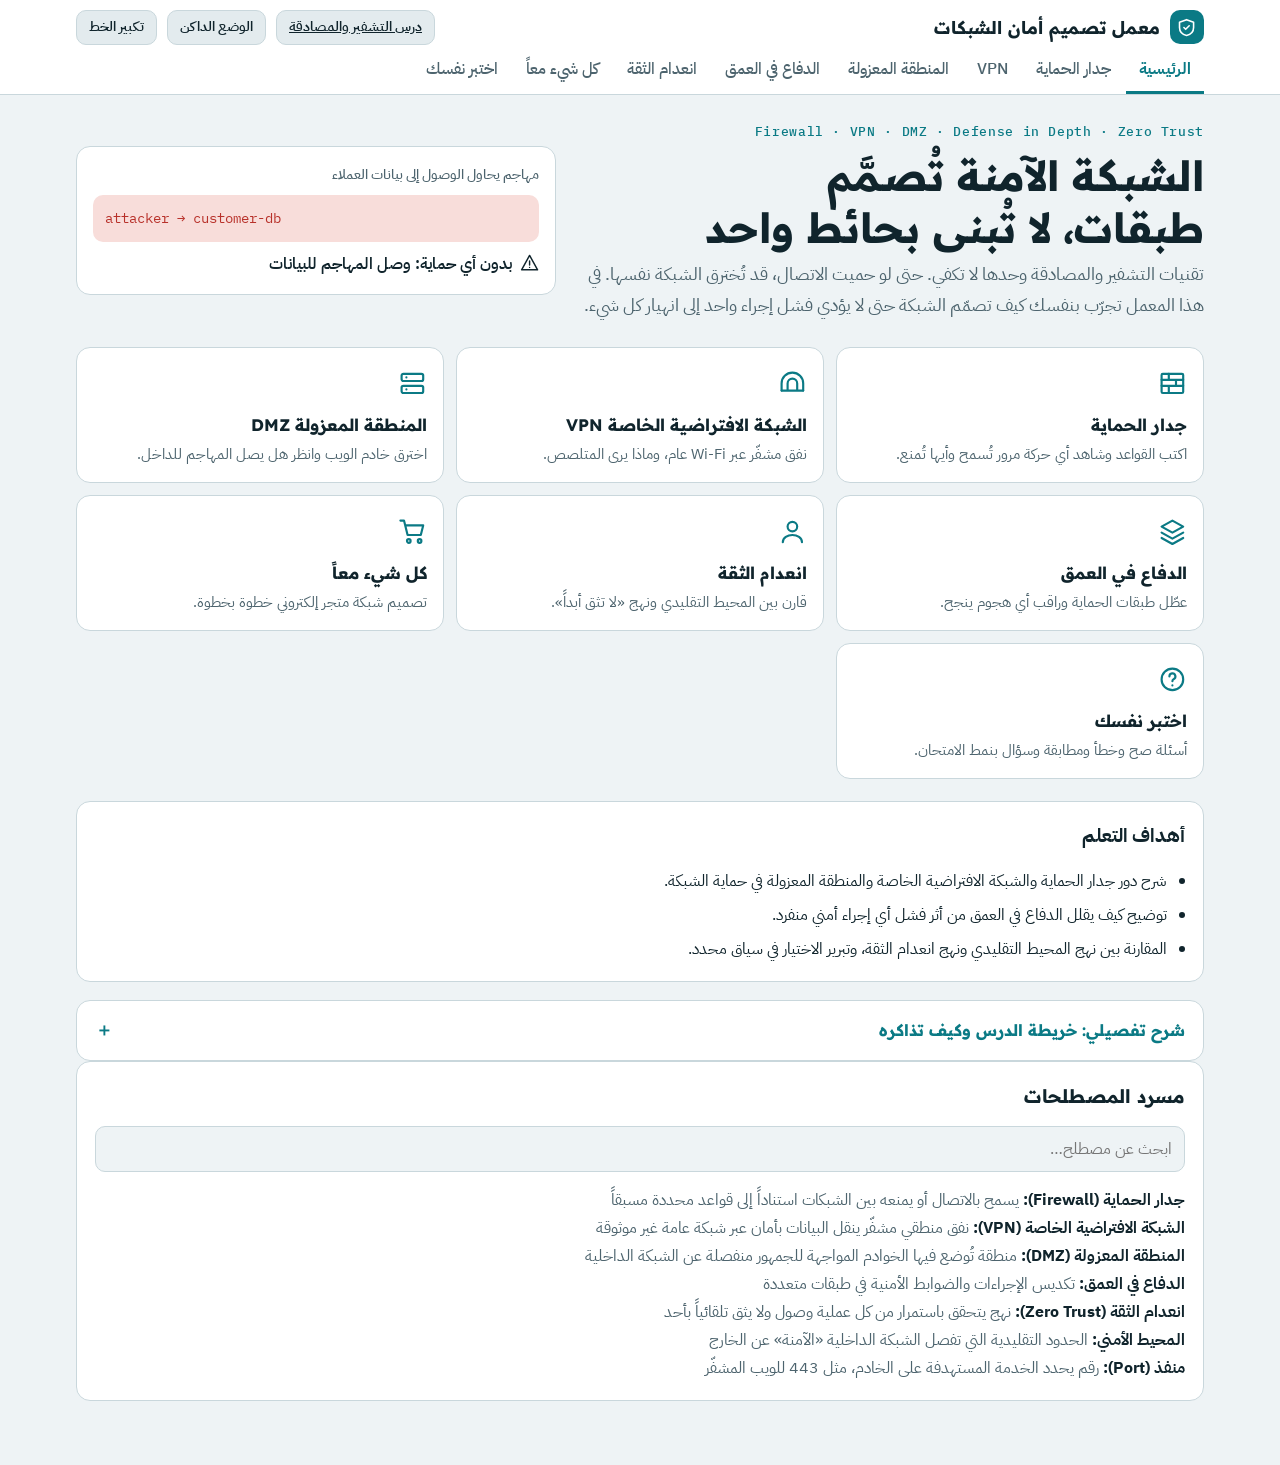
==== 2.html @ cdc6796c "Add files via upload" ====
<!doctype html>
<html lang="ar" dir="rtl">
<head>
<meta charset="utf-8">
<meta name="viewport" content="width=device-width,initial-scale=1,viewport-fit=cover">
<title>معمل تصميم أمان الشبكات</title>
<link rel="stylesheet" href="https://fonts.googleapis.com/css2?family=IBM+Plex+Mono:wght@400;500&family=IBM+Plex+Sans+Arabic:wght@400;500;600;700&family=Readex+Pro:wght@500;600;700&display=swap">
<style>
:root{
  --bg:#EEF3F5; --surface:#FFFFFF; --surface2:#E3EBEE; --fg:#10242C; --muted:#4D646E; --line:#C9D7DC;
  --accent:#0B7A85; --accent-ink:#FFFFFF; --accent-soft:#D3EEF0;
  --good:#17814F; --good-soft:#D8F0E3; --bad:#B8312A; --bad-soft:#F8DDDA; --bad-ink:#FFFFFF;
  --warn:#8F5400; --warn-soft:#FBEBCB;
  --cipher:#5B3FA8; --cipher-soft:#E7E0F7;
  --f-display:'Readex Pro','IBM Plex Sans Arabic',system-ui,sans-serif;
  --f-body:'IBM Plex Sans Arabic','Segoe UI',Tahoma,sans-serif;
  --f-mono:'IBM Plex Mono',ui-monospace,Consolas,monospace;
}
@media (prefers-color-scheme: dark){
  :root:not([data-theme="light"]){
    --bg:#0C1A20; --surface:#132830; --surface2:#1A343E; --fg:#E3EFF2; --muted:#9DB6BE; --line:#27434D;
    --accent:#3FC1CC; --accent-ink:#05262B; --accent-soft:#12383E;
    --good:#4CC98A; --good-soft:#123626; --bad:#FF8A80; --bad-soft:#3E1B19; --bad-ink:#2A0A08;
    --warn:#F2B04C; --warn-soft:#3B2C0E;
    --cipher:#B9A4F5; --cipher-soft:#2A2250;
    color-scheme:dark;
  }
}
:root[data-theme="dark"]{
  --bg:#0C1A20; --surface:#132830; --surface2:#1A343E; --fg:#E3EFF2; --muted:#9DB6BE; --line:#27434D;
  --accent:#3FC1CC; --accent-ink:#05262B; --accent-soft:#12383E;
  --good:#4CC98A; --good-soft:#123626; --bad:#FF8A80; --bad-soft:#3E1B19; --bad-ink:#2A0A08;
  --warn:#F2B04C; --warn-soft:#3B2C0E;
  --cipher:#B9A4F5; --cipher-soft:#2A2250;
  color-scheme:dark;
}
*{box-sizing:border-box}
html{font-size:100%}
html.big{font-size:118%}
body{margin:0;background:var(--bg);color:var(--fg);font-family:var(--f-body);font-size:1rem;line-height:1.75}
.gutter{padding-left:max(16px,env(safe-area-inset-left,0px));padding-right:max(16px,env(safe-area-inset-right,0px))}
h1,h2,h3,h4,p{margin:0}
.i{width:1.2em;height:1.2em;fill:none;stroke:currentColor;stroke-width:1.8;stroke-linecap:round;stroke-linejoin:round;vertical-align:-.22em;flex:none}
.stack{display:grid;gap:8px;min-width:0}

/* top bar */
.top{position:sticky;top:0;z-index:20;background:var(--surface);border-bottom:1px solid var(--line)}
.topin{display:flex;align-items:center;justify-content:space-between;gap:12px;padding-block:10px 2px;max-width:1160px;margin-inline:auto}
.brand{display:flex;align-items:center;gap:10px;color:var(--fg);text-decoration:none;font-family:var(--f-display);font-weight:700;font-size:1.1rem}
.brand .logo{display:grid;place-items:center;width:34px;height:34px;border-radius:10px;background:var(--accent);color:var(--accent-ink)}
.tabs{display:flex;gap:2px;overflow-x:auto;max-width:1160px;margin-inline:auto;scrollbar-width:thin}
.tabs a{color:var(--muted);text-decoration:none;padding:8px 13px;border-bottom:3px solid transparent;font-weight:500;white-space:nowrap}
.tabs a:hover{color:var(--fg)}
.tabs a[aria-current="page"]{color:var(--accent);border-color:var(--accent);font-weight:700}
a:focus-visible,button:focus-visible,input:focus-visible,textarea:focus-visible,select:focus-visible,summary:focus-visible{outline:3px solid var(--accent);outline-offset:2px}
main{max-width:1160px;margin-inline:auto;padding-block:26px 64px}
.view[hidden]{display:none}
.kicker{font-family:var(--f-mono);font-size:.8rem;letter-spacing:.05em;color:var(--accent);direction:ltr;text-align:right;font-weight:500}
.vhead{display:grid;gap:6px;margin-bottom:20px}
h1{font-family:var(--f-display);font-weight:700;font-size:clamp(1.7rem,4.4vw,2.6rem);line-height:1.25;text-wrap:balance}
.lead{font-size:1.1rem;color:var(--muted);max-width:62ch}
.grid2{display:grid;grid-template-columns:minmax(0,1.75fr) minmax(0,1fr);gap:20px;align-items:start}
@media (max-width:900px){.grid2{grid-template-columns:minmax(0,1fr)}}
.panel{background:var(--surface);border:1px solid var(--line);border-radius:14px;padding:18px;display:grid;gap:14px;min-width:0}
.note h3{font-family:var(--f-display);font-size:1.05rem}
.note ul{margin:0;padding-inline-start:1.15rem;display:grid;gap:8px}
.note li::marker{color:var(--accent)}
.try{padding:9px 13px;border-radius:10px;background:var(--accent-soft);font-size:.95rem}
.try b{color:var(--accent)}
.lbl{display:block;font-size:.85rem;color:var(--muted);font-weight:500}
.muted{color:var(--muted)}
.row{display:flex;flex-wrap:wrap;gap:10px;align-items:center}
.two{display:grid;grid-template-columns:repeat(2,minmax(0,1fr));gap:12px}
@media (max-width:560px){.two{grid-template-columns:minmax(0,1fr)}}
.simple{border-inline-start:5px solid var(--good);margin-bottom:20px}
.simple h3{font-family:var(--f-display);color:var(--good)}
.simple .an{padding:10px 12px;border-radius:10px;background:var(--good-soft);color:var(--fg)}
.simple ol{margin:0;padding-inline-start:1.3rem;display:grid;gap:6px}
.simple .mist{padding:9px 12px;border-radius:10px;background:var(--warn-soft);color:var(--fg)}

/* controls */
.btn{font:inherit;font-weight:600;border:1px solid var(--line);background:var(--surface2);color:var(--fg);padding:8px 16px;border-radius:10px;cursor:pointer;transition:background .15s,border-color .15s}
.btn:hover{border-color:var(--accent)}
.btn.primary{background:var(--accent);border-color:var(--accent);color:var(--accent-ink)}
.btn.primary:hover{filter:brightness(1.08)}
.btn.danger{background:var(--bad);border-color:var(--bad);color:var(--bad-ink)}
.btn.sm{padding:4px 12px;font-size:.88rem}
.btn:disabled{opacity:.45;cursor:not-allowed}
.btn[aria-pressed="true"]{background:var(--accent-soft);border-color:var(--accent);color:var(--accent)}
.inp{font:inherit;width:100%;padding:8px 12px;border:1px solid var(--line);border-radius:10px;background:var(--bg);color:var(--fg)}
.seg{display:inline-flex;border:1px solid var(--line);border-radius:10px;overflow:hidden}
.seg button{font:inherit;font-weight:700;padding:7px 18px;background:var(--surface);color:var(--muted);border:0;cursor:pointer}
.seg button[aria-pressed="true"]{background:var(--accent);color:var(--accent-ink)}
.seg button.neg[aria-pressed="true"]{background:var(--bad);color:var(--bad-ink)}
.check{display:flex;gap:8px;align-items:center;cursor:pointer}
.check input{width:1.1rem;height:1.1rem;accent-color:var(--accent)}
.tag{display:inline-flex;gap:6px;align-items:center;padding:1px 10px;border-radius:999px;font-size:.84rem;font-weight:600;background:var(--surface2);color:var(--fg)}
.tag.good{background:var(--good-soft);color:var(--good)}
.tag.bad{background:var(--bad-soft);color:var(--bad)}
.tag.warn{background:var(--warn-soft);color:var(--warn)}
.tag.info{background:var(--accent-soft);color:var(--accent)}
.chip{display:inline-flex;gap:6px;align-items:center;padding:2px 10px;border-radius:8px;background:var(--surface2);font-size:.88rem}
.mono{font-family:var(--f-mono);direction:ltr;text-align:left;unicode-bidi:isolate;overflow-wrap:anywhere;font-size:.88rem;line-height:1.6}
.out{border:1px dashed var(--line);border-radius:10px;padding:9px 12px;min-height:2.9rem;background:var(--bg);overflow-wrap:anywhere}
.out.cipher{background:var(--cipher-soft);color:var(--cipher);border-color:transparent}
.out.good{background:var(--good-soft);color:var(--good);border-color:transparent}
.out.bad{background:var(--bad-soft);color:var(--bad);border-color:transparent}
.out.warn{background:var(--warn-soft);color:var(--warn);border-color:transparent}
mark{background:var(--bad);color:var(--bad-ink);padding:0 4px;border-radius:4px;font-weight:700}
.result{padding:14px;border-radius:12px;display:grid;gap:6px}
.result.good{background:var(--good-soft);color:var(--good)}
.result.bad{background:var(--bad-soft);color:var(--bad)}
.result p{color:var(--fg)}
.shake{animation:shake .3s}
@keyframes shake{25%{transform:translateX(-6px)}75%{transform:translateX(6px)}}

/* stage + packets */
.stage{position:relative;display:flex;justify-content:space-between;align-items:flex-start;gap:8px;padding:18px 10px 10px;border-radius:12px;background:var(--bg);border:1px solid var(--line);overflow:hidden}
.wire{position:absolute;left:12%;right:12%;top:46px;height:2px;background:repeating-linear-gradient(90deg,var(--line) 0 8px,transparent 8px 14px)}
.node{position:relative;z-index:1;display:flex;flex-direction:column;align-items:center;gap:4px;text-align:center;width:clamp(78px,24%,130px);font-size:.85rem;line-height:1.4}
.node .ico{width:56px;height:56px;border-radius:16px;display:grid;place-items:center;background:var(--surface);border:2px solid var(--line);color:var(--fg);transition:box-shadow .2s,border-color .2s}
.node .ico .i{width:28px;height:28px}
.node .ico.on{border-color:var(--good);color:var(--good);box-shadow:0 0 0 4px var(--good-soft)}
.node .ico.watch{border-color:var(--bad);color:var(--bad);box-shadow:0 0 0 4px var(--bad-soft)}
.node .slot{min-height:1.7rem;display:flex;flex-direction:column;gap:3px;align-items:center}
.packet{position:absolute;z-index:5;max-width:9.5rem;padding:3px 10px;border-radius:8px;font-family:var(--f-mono);font-size:.76rem;white-space:nowrap;overflow:hidden;text-overflow:ellipsis;direction:ltr;pointer-events:none}
.packet.plain{background:var(--bad-soft);color:var(--bad);border:1px solid var(--bad)}
.packet.cipher{background:var(--cipher-soft);color:var(--cipher);border:1px solid var(--cipher)}
.packet.ok{background:var(--good-soft);color:var(--good);border:1px solid var(--good)}
.packet.info{background:var(--accent-soft);color:var(--accent);border:1px solid var(--accent)}

/* home */
.hero{display:grid;grid-template-columns:minmax(0,1.3fr) minmax(0,1fr);gap:24px;align-items:center;margin-bottom:26px}
@media (max-width:760px){.hero{grid-template-columns:minmax(0,1fr)}}
.hero .vhead{margin:0}
.demo{background:var(--surface);border:1px solid var(--line);border-radius:14px;padding:16px;display:grid;gap:8px}
.demo-line{padding:12px;border-radius:10px;background:var(--bad-soft);color:var(--bad);transition:opacity .25s,background .25s}
.demo-line.ok{background:var(--good-soft);color:var(--good)}
.demo-cap{display:flex;gap:8px;align-items:center;font-weight:600}
.cards{display:grid;grid-template-columns:minmax(0,1fr);gap:12px;margin-bottom:22px}
@media (min-width:640px){.cards{grid-template-columns:repeat(3,minmax(0,1fr))}}
a.card{display:grid;gap:4px;align-content:start;padding:16px;background:var(--surface);border:1px solid var(--line);border-radius:14px;color:inherit;text-decoration:none;transition:border-color .15s,transform .15s}
a.card:hover{border-color:var(--accent);transform:translateY(-2px)}
a.card .ci{color:var(--accent);font-size:1.5rem}
a.card b{font-family:var(--f-display);font-size:1.05rem}
a.card span.d{color:var(--muted);font-size:.92rem;line-height:1.55}
.goals ul{margin:0;padding-inline-start:1.15rem;display:grid;gap:6px}

/* details */
.lesson-detail{margin-top:18px;background:var(--surface);border:1px solid var(--line);border-radius:14px;padding:0;overflow:hidden}
.lesson-detail>summary{list-style:none;display:flex;align-items:center;justify-content:space-between;gap:12px;padding:14px 18px;color:var(--accent);font-family:var(--f-display);font-weight:700;cursor:pointer}
.lesson-detail>summary::-webkit-details-marker{display:none}
.lesson-detail>summary::after{content:"＋";font-family:var(--f-mono);font-size:1.1rem}
.lesson-detail[open]>summary::after{content:"−"}
.lesson-detail .detail-body{padding:0 18px 18px;display:grid;gap:14px}
.lesson-detail h3{font-family:var(--f-display);font-size:1rem;margin-bottom:4px}
.lesson-detail p{color:var(--muted)}
.lesson-detail ul{margin:6px 0 0;padding-inline-start:1.25rem;display:grid;gap:6px}
.lesson-detail li::marker{color:var(--accent)}
.lesson-detail .detail-callout{padding:10px 12px;border-radius:10px;background:var(--accent-soft);color:var(--fg)}
.lesson-detail .detail-grid{display:grid;grid-template-columns:repeat(2,minmax(0,1fr));gap:12px}
.lesson-detail .detail-card{padding:12px;border:1px solid var(--line);border-radius:10px;background:var(--bg)}
@media(max-width:600px){.lesson-detail .detail-grid{grid-template-columns:minmax(0,1fr)}}

/* firewall */
.rules{display:grid;gap:8px}
.rule{display:flex;gap:10px;align-items:center;padding:8px 12px;border:1px solid var(--line);border-radius:10px;background:var(--bg)}
.rule.danger{border-color:var(--bad);background:var(--bad-soft)}
.rule .n{width:26px;height:26px;border-radius:50%;background:var(--accent);color:var(--accent-ink);display:grid;place-items:center;font-weight:700;font-family:var(--f-mono);flex:none}
.traffic{display:grid;gap:8px}
.tr{display:grid;grid-template-columns:minmax(0,1fr) auto;gap:8px;align-items:center;padding:10px 12px;border:1px solid var(--line);border-radius:10px;background:var(--bg)}
.tr.okk{border-color:var(--good)}.tr.noo{border-color:var(--bad)}
.tr .res{grid-column:1/-1;font-size:.9rem}

/* zones (DMZ) */
.zones{display:grid;grid-template-columns:minmax(0,1fr) auto minmax(0,1fr) auto minmax(0,1fr);gap:6px;align-items:stretch}
@media (max-width:760px){.zones{grid-template-columns:minmax(0,1fr)}.zones .wall{min-height:34px;writing-mode:horizontal-tb!important}}
.zone{border:2px dashed var(--line);border-radius:12px;padding:10px;display:grid;gap:8px;align-content:start;background:var(--bg);min-height:190px}
.zone h4{font-family:var(--f-display);font-size:.95rem;display:flex;gap:6px;align-items:center}
.zone.dmz{border-color:var(--warn);background:var(--warn-soft)}
.zone.inner{border-color:var(--good)}
.wall{display:grid;place-items:center;padding:4px 8px;border-radius:8px;background:var(--surface2);color:var(--muted);font-weight:700;font-size:.8rem;writing-mode:vertical-rl;text-align:center}
.wall.up{background:var(--accent);color:var(--accent-ink)}
.wall.hot{background:var(--bad);color:var(--bad-ink)}
.srv{display:flex;gap:8px;align-items:center;padding:8px 10px;border-radius:10px;border:1px solid var(--line);background:var(--surface);transition:background .2s,border-color .2s}
.srv.hit{background:var(--bad-soft);border-color:var(--bad);color:var(--bad)}
.srv.safe{background:var(--good-soft);border-color:var(--good);color:var(--good)}

/* layers / badges */
.badges{list-style:none;margin:0;padding:0;display:grid;gap:8px}
.badges li{display:grid;grid-template-columns:auto minmax(0,1fr);gap:10px;padding:10px;border:1px solid var(--line);border-radius:10px;background:var(--bg);opacity:.5;transition:opacity .25s,border-color .25s,background .25s}
.badges li.lit{opacity:1;border-color:var(--good);background:var(--good-soft)}
.badges li b{display:block;font-family:var(--f-display);font-size:.95rem}
.badges li span.d{font-size:.85rem;color:var(--muted)}
.num{width:30px;height:30px;border-radius:50%;background:var(--accent);color:var(--accent-ink);display:grid;place-items:center;font-weight:700;font-family:var(--f-mono);flex:none}
.layer{display:grid;grid-template-columns:auto minmax(0,1fr) auto;gap:10px;align-items:center;padding:10px 12px;border:2px solid var(--line);border-radius:12px;background:var(--bg);transition:border-color .2s,background .2s}
.layer.off{opacity:.55;border-style:dashed}
.layer.pass{border-color:var(--warn);background:var(--warn-soft)}
.layer.stop{border-color:var(--good);background:var(--good-soft)}
.layer.breach{border-color:var(--bad);background:var(--bad-soft)}
.layer b{font-family:var(--f-display)}
.layer .why{font-size:.88rem;color:var(--muted)}

/* zero trust */
.checks{list-style:none;margin:6px 0 0;padding:0;display:grid;gap:6px}
.checks li{display:flex;gap:8px;align-items:center;padding:6px 10px;border-radius:8px;background:var(--surface);border:1px solid var(--line);font-size:.92rem}
.checks li .st{width:1.3em;display:grid;place-items:center;flex:none;color:var(--muted)}
.checks li.pass{border-color:var(--good)}.checks li.pass .st{color:var(--good)}
.checks li.fail{border-color:var(--bad)}.checks li.fail .st{color:var(--bad)}
.checks li.skip{opacity:.5}
.orderrow{display:flex;justify-content:space-between;gap:10px;padding:6px 0;border-bottom:1px dashed var(--line)}

/* steps */
.stepper{display:flex;flex-wrap:wrap;gap:8px}
.stepper .btn{display:flex;gap:8px;align-items:center}
.stepper .btn .num{width:22px;height:22px;font-size:.8rem}
.browser{border:1px solid var(--line);border-radius:12px;overflow:hidden;background:var(--surface)}
.bbar{display:flex;gap:8px;align-items:center;padding:8px 10px;background:var(--surface2);border-bottom:1px solid var(--line)}
.url{flex:1;min-width:0;display:flex;align-items:center;gap:6px;padding:4px 12px;border-radius:999px;background:var(--bg);font-family:var(--f-mono);font-size:.85rem;direction:ltr;white-space:nowrap;overflow:hidden}
.bpage{padding:16px;display:grid;gap:12px}

/* quiz */
.quiz{max-width:780px;display:grid;gap:18px}
.q{display:grid;gap:8px;padding:14px;border:1px solid var(--line);border-radius:12px;background:var(--bg)}
.q.done-good{border-color:var(--good)}
.q.done-bad{border-color:var(--bad)}
.q .opts{display:flex;flex-wrap:wrap;gap:8px}
.fb{font-size:.92rem}
.score{position:sticky;bottom:12px;justify-self:start}
details{border:1px solid var(--line);border-radius:10px;padding:8px 12px;background:var(--bg)}
summary{cursor:pointer;font-weight:600}
.xsim h3{font-family:var(--f-display)}
.hop{display:grid;grid-template-columns:8.5rem minmax(0,1fr);gap:8px;align-items:center}
@media (prefers-reduced-motion:reduce){*{animation:none!important;transition:none!important}}
</style>
</head>
<body>

<svg width="0" height="0" style="position:absolute" aria-hidden="true">
<defs>
<symbol id="i-lock" viewBox="0 0 24 24"><rect x="5" y="11" width="14" height="9" rx="2"/><path d="M8 11V8a4 4 0 0 1 8 0v3"/></symbol>
<symbol id="i-unlock" viewBox="0 0 24 24"><rect x="5" y="11" width="14" height="9" rx="2"/><path d="M8 11V8a4 4 0 0 1 7.5-2"/></symbol>
<symbol id="i-key" viewBox="0 0 24 24"><circle cx="8" cy="15" r="4"/><path d="M11 12l8-8M16 7l3 3M14 9l2 2"/></symbol>
<symbol id="i-monitor" viewBox="0 0 24 24"><rect x="3" y="4" width="18" height="12" rx="2"/><path d="M8 20h8M12 16v4"/></symbol>
<symbol id="i-server" viewBox="0 0 24 24"><rect x="3" y="4" width="18" height="6" rx="1.5"/><rect x="3" y="14" width="18" height="6" rx="1.5"/><path d="M7 7h.01M7 17h.01"/></symbol>
<symbol id="i-db" viewBox="0 0 24 24"><ellipse cx="12" cy="6" rx="8" ry="3"/><path d="M4 6v12c0 1.7 3.6 3 8 3s8-1.3 8-3V6"/><path d="M4 12c0 1.7 3.6 3 8 3s8-1.3 8-3"/></symbol>
<symbol id="i-eye" viewBox="0 0 24 24"><path d="M2 12s4-7 10-7 10 7 10 7-4 7-10 7S2 12 2 12z"/><circle cx="12" cy="12" r="3"/></symbol>
<symbol id="i-shield" viewBox="0 0 24 24"><path d="M12 3l8 3v6c0 5-3.5 8-8 9-4.5-1-8-4-8-9V6z"/><path d="M9 12l2 2 4-4"/></symbol>
<symbol id="i-wall" viewBox="0 0 24 24"><rect x="3" y="4" width="18" height="16" rx="1"/><path d="M3 9h18M3 14h18M9 4v5M15 9v5M9 14v6"/></symbol>
<symbol id="i-globe" viewBox="0 0 24 24"><circle cx="12" cy="12" r="9"/><path d="M3 12h18M12 3c3 3 3 15 0 18M12 3c-3 3-3 15 0 18"/></symbol>
<symbol id="i-wifi" viewBox="0 0 24 24"><path d="M2 9a15 15 0 0 1 20 0M5 12.5a10 10 0 0 1 14 0M8.5 16a5 5 0 0 1 7 0"/><path d="M12 19.5h.01"/></symbol>
<symbol id="i-tunnel" viewBox="0 0 24 24"><path d="M3 18V12a9 9 0 0 1 18 0v6"/><path d="M8 18v-6a4 4 0 0 1 8 0v6M3 18h18"/></symbol>
<symbol id="i-user" viewBox="0 0 24 24"><circle cx="12" cy="8" r="4"/><path d="M4 21c0-4 4-6 8-6s8 2 8 6"/></symbol>
<symbol id="i-bug" viewBox="0 0 24 24"><rect x="8" y="8" width="8" height="12" rx="4"/><path d="M12 8V5M9 5l-2-2M15 5l2-2M8 12H4M16 12h4M8 17l-3 2M16 17l3 2"/></symbol>
<symbol id="i-layers" viewBox="0 0 24 24"><path d="M12 3l9 5-9 5-9-5z"/><path d="M3 13l9 5 9-5M3 17.5l9 5 9-5" /></symbol>
<symbol id="i-check" viewBox="0 0 24 24"><path d="M5 12l5 5 9-10"/></symbol>
<symbol id="i-cross" viewBox="0 0 24 24"><path d="M6 6l12 12M18 6L6 18"/></symbol>
<symbol id="i-warn" viewBox="0 0 24 24"><path d="M12 3l10 18H2z"/><path d="M12 10v5M12 18h.01"/></symbol>
<symbol id="i-cart" viewBox="0 0 24 24"><circle cx="9" cy="20" r="1.5"/><circle cx="18" cy="20" r="1.5"/><path d="M2 3h3l3 12h11l2-8H6"/></symbol>
<symbol id="i-quiz" viewBox="0 0 24 24"><circle cx="12" cy="12" r="9"/><path d="M9.5 9.5a2.5 2.5 0 1 1 3.5 2.3c-.7.4-1 .9-1 1.7M12 17h.01"/></symbol>
<symbol id="i-building" viewBox="0 0 24 24"><rect x="5" y="3" width="14" height="18" rx="1"/><path d="M9 7h2M13 7h2M9 11h2M13 11h2M10 21v-5h4v5"/></symbol>
</defs>
</svg>

<header class="top">
  <div class="gutter topin">
    <a class="brand" href="#home"><span class="logo" data-ic="shield"></span><span>معمل تصميم أمان الشبكات</span></a>
    <div class="row">
      
      <a class="btn sm" href="index.html">درس التشفير والمصادقة</a>
      <button class="btn sm" id="themeBtn" type="button" aria-pressed="false">الوضع الداكن</button>
      <button class="btn sm" id="bigBtn" type="button" aria-pressed="false">تكبير الخط</button>
    </div>
  </div>
  <nav class="gutter tabs" id="tabs" aria-label="مفاهيم الدرس"></nav>
</header>

<main class="gutter">

<!-- ============ HOME ============ -->
<section class="view" id="v-home">
  <div class="hero">
    <div class="vhead">
      <p class="kicker">Firewall · VPN · DMZ · Defense in Depth · Zero Trust</p>
      <h1>الشبكة الآمنة تُصمَّم طبقات، لا تُبنى بحائط واحد</h1>
      <p class="lead">تقنيات التشفير والمصادقة وحدها لا تكفي. حتى لو حميت الاتصال، قد تُخترق الشبكة نفسها. في هذا المعمل تجرّب بنفسك كيف تصمّم الشبكة حتى لا يؤدي فشل إجراء واحد إلى انهيار كل شيء.</p>
    </div>
    <div class="demo" aria-hidden="true">
      <span class="lbl">مهاجم يحاول الوصول إلى بيانات العملاء</span>
      <div class="demo-line mono" id="demo-line">attacker → customer-db</div>
      <p class="demo-cap"><span id="demo-ic" data-ic="warn"></span><span id="demo-label">بدون أي حماية: وصل المهاجم للبيانات</span></p>
    </div>
  </div>
  <div class="cards">
    <a class="card" href="#firewall"><span class="ci" data-ic="wall"></span><b>جدار الحماية</b><span class="d">اكتب القواعد وشاهد أي حركة مرور تُسمح وأيها تُمنع.</span></a>
    <a class="card" href="#vpn"><span class="ci" data-ic="tunnel"></span><b>الشبكة الافتراضية الخاصة VPN</b><span class="d">نفق مشفّر عبر Wi‑Fi عام، وماذا يرى المتلصص.</span></a>
    <a class="card" href="#dmz"><span class="ci" data-ic="server"></span><b>المنطقة المعزولة DMZ</b><span class="d">اخترق خادم الويب وانظر هل يصل المهاجم للداخل.</span></a>
    <a class="card" href="#depth"><span class="ci" data-ic="layers"></span><b>الدفاع في العمق</b><span class="d">عطّل طبقات الحماية وراقب أي هجوم ينجح.</span></a>
    <a class="card" href="#zerotrust"><span class="ci" data-ic="user"></span><b>انعدام الثقة</b><span class="d">قارن بين المحيط التقليدي ونهج «لا تثق أبداً».</span></a>
    <a class="card" href="#all-in-one"><span class="ci" data-ic="cart"></span><b>كل شيء معاً</b><span class="d">تصميم شبكة متجر إلكتروني خطوة بخطوة.</span></a>
    <a class="card" href="#quiz"><span class="ci" data-ic="quiz"></span><b>اختبر نفسك</b><span class="d">أسئلة صح وخطأ ومطابقة وسؤال بنمط الامتحان.</span></a>
  </div>
  <div class="panel goals">
    <h3>أهداف التعلم</h3>
    <ul>
      <li>شرح دور جدار الحماية والشبكة الافتراضية الخاصة والمنطقة المعزولة في حماية الشبكة.</li>
      <li>توضيح كيف يقلل الدفاع في العمق من أثر فشل أي إجراء أمني منفرد.</li>
      <li>المقارنة بين نهج المحيط التقليدي ونهج انعدام الثقة، وتبرير الاختيار في سياق محدد.</li>
    </ul>
  </div>
  <details class="lesson-detail">
    <summary>شرح تفصيلي: خريطة الدرس وكيف تذاكره</summary>
    <div class="detail-body">
      <div><h3>الفكرة الرئيسية</h3><p>في الدرس السابق تعلمت كيف تحمي تقنيات التشفير والمصادقة الاتصال والحسابات. لكن الشبكة نفسها قد تُخترق إذا كان تصميمها ضعيفاً. لذلك تُحمى شبكات المؤسسات بتصميم يقلل احتمال الدخول ويحدّ من الضرر إذا حدث اختراق.</p></div>
      <div class="detail-grid">
        <div class="detail-card"><h3>الفكرة الأساسية</h3><p>يأتي أمان الشبكات القوي من تكديس الإجراءات: جدار حماية، وشبكة افتراضية خاصة، ومنطقة معزولة، وحماية للأجهزة الطرفية. ومن التحقق من كل عملية وصول (نهج انعدام الثقة)، وليس من حاجز واحد.</p></div>
        <div class="detail-card"><h3>ترتيب الدراسة المقترح</h3><p>جدار الحماية ثم VPN ثم DMZ ثم الدفاع في العمق ثم انعدام الثقة، وبعدها «كل شيء معاً» والاختبار.</p></div>
      </div>
      <p class="detail-callout"><b>طريقة الاستفادة:</b> اقرأ «الفكرة بالبسيط»، نفّذ التجربة، غيّر شيئاً واحداً في كل مرة، ثم فسّر ما حدث بكلماتك. هذه محاكاة تعليمية وليست أنظمة حماية حقيقية.</p>
    </div>
  </details>
</section>

<!-- ============ FIREWALL ============ -->
<section class="view" id="v-firewall" hidden>
  <div class="vhead">
    <p class="kicker">Firewall</p>
    <h1>جدار الحماية</h1>
    <p class="lead">نظام يراقب حركة المرور ويقرر السماح أو المنع وفق قواعد محددة مسبقاً. أنت من يكتب القواعد هنا.</p>
  </div>
  <div class="grid2">
    <div class="panel">
      <p class="try"><b>جرّب:</b> أرسل الحركات الأربع. الهدف: تُسمح الحركات المشروعة وتُمنع الهجمات. ثم فعّل القاعدة 3 وشاهد ماذا يحدث.</p>
      <div class="stack"><span class="lbl">قواعد الجدار (تُفحص بالترتيب، وأول قاعدة تنطبق هي التي تُنفَّذ)</span><div class="rules" id="f-rules"></div></div>
      <div class="row"><label class="lbl" for="f-def">إذا لم تنطبق أي قاعدة:</label>
        <select class="inp" id="f-def" style="max-width:260px"><option value="deny">منع (السياسة الافتراضية الآمنة)</option><option value="allow">سماح</option></select></div>
      <div class="stage" id="f-stage" aria-label="مسار الحركة">
        <div class="wire"></div>
        <div class="node" id="f-net"><div class="ico" data-ic="globe"></div><b>الإنترنت</b><span class="muted">زوار ومهاجمون</span></div>
        <div class="node" id="f-fw"><div class="ico" data-ic="wall"></div><b>جدار الحماية</b><div class="slot" id="f-fwtag"></div></div>
        <div class="node" id="f-lan"><div class="ico" data-ic="server"></div><b>شبكة المتجر</b><span class="muted">خادم ويب + قاعدة بيانات</span></div>
      </div>
      <div class="stack"><span class="lbl">حركة المرور المطلوب فحصها</span><div class="traffic" id="f-traffic"></div></div>
      <div class="tag info" id="f-score" aria-live="polite">لم تُرسل أي حركة بعد</div>
    </div>
    <aside class="panel note">
      <h3>ما الذي يجب أن تلاحظه</h3>
      <ul>
        <li>الجدار يقرر بحسب المصدر والوجهة والمنفذ، لا بحسب نية المرسل.</li>
        <li>مثال الدرس: السماح بالوصول إلى خادم الويب مع منع الوصول الخارجي المباشر إلى قاعدة البيانات.</li>
        <li>قاعدة «السماح للجميع» تُبطل فائدة الجدار كله.</li>
        <li>يمكن وضع الجدار عند حدود الشبكة أو بين أجزائها الداخلية.</li>
      </ul>
    </aside>
  </div>
  <details class="lesson-detail">
    <summary>شرح تفصيلي: كيف يقرر الجدار؟</summary>
    <div class="detail-body">
      <div><h3>التعريف</h3><p>جدار الحماية (Firewall) نظام أو برنامج يراقب حركة مرور الشبكة ويسمح بها أو يمنعها وفق قواعد أمنية محددة مسبقاً. يوجد عند حدود الشبكة أو بين أجزائها أو على الجهاز نفسه.</p></div>
      <div><h3>مبدأ «المنع افتراضياً»</h3><p>الأفضل أن تسمح فقط بما تحتاجه فعلاً وتمنع كل ما عداه. في التجربة غيّر السياسة الافتراضية إلى «سماح» وشاهد كيف تنجح هجمات لم تكتب لها قاعدة.</p></div>
      <p class="detail-callout"><b>تذكّر:</b> الجدار وحده لا يكفي. المهاجم قد يستخدم منفذاً مسموحاً (مثل 443) أو يصيب جهازاً من الداخل. لذلك نحتاج بقية الطبقات.</p>
    </div>
  </details>
</section>

<!-- ============ VPN ============ -->
<section class="view" id="v-vpn" hidden>
  <div class="vhead">
    <p class="kicker">VPN · Virtual Private Network</p>
    <h1>الشبكة الافتراضية الخاصة VPN</h1>
    <p class="lead">شبكة منطقية خاصة تُبنى فوق شبكة عامة، وتستخدم التشفير وتقنيات النفق لحماية البيانات.</p>
  </div>
  <div class="grid2">
    <div class="panel">
      <p class="try"><b>جرّب:</b> أرسل الرسالة والـ VPN مطفأ، ثم شغّله وأرسل مرة أخرى. بدّل بين حالتي الاستخدام.</p>
      <div class="row"><span class="lbl">حالة الاستخدام</span>
        <div class="seg" id="v-mode"><button type="button" data-m="remote" aria-pressed="true">العمل عن بعد</button><button type="button" data-m="branch" aria-pressed="false">ربط الفروع</button></div></div>
      <div class="row"><span class="lbl">الـ VPN</span>
        <div class="seg" id="v-seg"><button type="button" class="neg" data-v="off" aria-pressed="true">مطفأ</button><button type="button" data-v="on" aria-pressed="false">يعمل</button></div></div>
      <div><label class="lbl" for="v-msg">البيانات المرسلة</label><input class="inp" id="v-msg" value="تقرير المبيعات السري" dir="auto"></div>
      <div><button class="btn primary" id="v-send" type="button">أرسل</button></div>
      <div class="stage" id="v-stage">
        <div class="wire"></div>
        <div class="node" id="v-a"><div class="ico" data-ic="monitor"></div><b id="v-an"></b><div class="slot" id="v-atag"></div></div>
        <div class="node" id="v-m"><div class="ico" data-ic="eye"></div><b id="v-mn"></b><span class="muted">متلصص يراقب</span></div>
        <div class="node" id="v-b"><div class="ico" data-ic="building"></div><b id="v-bn"></b><div class="slot" id="v-btag"></div></div>
      </div>
      <div class="two">
        <div class="stack"><span class="lbl">ما يراه المتلصص على الشبكة العامة</span><div class="out mono" id="v-eve">—</div></div>
        <div class="stack"><span class="lbl">ما يصل إلى الوجهة</span><div class="out" id="v-dst">—</div></div>
      </div>
    </div>
    <aside class="panel note">
      <h3>ما الذي يجب أن تلاحظه</h3>
      <ul>
        <li>العمل عن بعد: اتصال آمن بشبكة المؤسسة من المنزل أو أثناء التنقل.</li>
        <li>ربط الفروع: ربط مكاتب في مواقع مختلفة بأمان كأنها شبكة واحدة.</li>
        <li>لأن المحتوى مشفّر، تقل مخاطر التنصت على Wi‑Fi عام.</li>
        <li>الـ VPN يحمي المسار فقط، ولا يجعل كل موقع تزوره موثوقاً.</li>
      </ul>
    </aside>
  </div>
  <details class="lesson-detail">
    <summary>شرح تفصيلي: النفق والتشفير</summary>
    <div class="detail-body">
      <div><h3>كيف يعمل؟</h3><p>يُنشئ جهازك اتصالاً مشفّراً (نفقاً) مع بوابة VPN عند الجهة الأخرى. كل ما يمر داخل النفق يبدو للمتلصص كرموز عشوائية. عند البوابة تُفك البيانات وتدخل شبكة المؤسسة.</p></div>
      <div><h3>أين الحدود؟</h3><p>الـ VPN لا يمنع الفيروسات ولا يمنع التصيّد. وإذا كان حسابك مسروقاً فسيدخل المهاجم عبر النفق نفسه، ولهذا يُدمج مع المصادقة الثنائية ونهج انعدام الثقة.</p></div>
    </div>
  </details>
</section>

<!-- ============ DMZ ============ -->
<section class="view" id="v-dmz" hidden>
  <div class="vhead">
    <p class="kicker">DMZ · Demilitarized Zone</p>
    <h1>المنطقة المعزولة DMZ</h1>
    <p class="lead">منطقة تُوضع فيها الخوادم المعرّضة للإنترنت (ويب وبريد) منفصلة عن الشبكة الداخلية، حتى إذا سقط أحدها لا يصل المهاجم بسهولة للداخل.</p>
  </div>
  <div class="grid2">
    <div class="panel">
      <p class="try"><b>جرّب:</b> اضغط «المهاجم يخترق خادم الويب» والـ DMZ مفعّلة، ثم عطّلها وأعد المحاولة.</p>
      <div class="row"><span class="lbl">تصميم الشبكة</span>
        <div class="seg" id="d-seg"><button type="button" data-v="on" aria-pressed="true">مع DMZ</button><button type="button" class="neg" data-v="off" aria-pressed="false">بدون DMZ</button></div></div>
      <div class="zones" id="d-zones"></div>
      <div class="row"><button class="btn danger" id="d-atk" type="button">المهاجم يخترق خادم الويب</button><button class="btn" id="d-reset" type="button">إعادة</button></div>
      <div id="d-res" aria-live="polite"></div>
    </div>
    <aside class="panel note">
      <h3>ما الذي يجب أن تلاحظه</h3>
      <ul>
        <li>الخوادم العامة هي الأكثر عرضة للهجوم لأن الجميع يصل إليها.</li>
        <li>الجدار الداخلي يقف بين الـ DMZ والداخل ويسمح فقط بما هو ضروري.</li>
        <li>بدون DMZ يصبح الخادم المخترق نقطة انطلاق داخل الشبكة.</li>
      </ul>
    </aside>
  </div>
  <div class="panel xsim" style="margin-top:20px">
    <h3>لعبة: أين نضع كل خادم؟</h3>
    <div class="traffic" id="d-game"></div>
    <div class="tag info" id="d-score" aria-live="polite">لم تجب بعد</div>
  </div>
  <details class="lesson-detail">
    <summary>شرح تفصيلي: لماذا نعزل الخوادم العامة؟</summary>
    <div class="detail-body">
      <div><h3>مبدأ العزل</h3><p>الـ DMZ منطقة وسيطة بين الإنترنت والشبكة الداخلية. تُوضع فيها الخدمات التي يجب أن تتواصل مع الخارج مثل خادم الويب وخادم البريد. أما البيانات الحساسة فتبقى في الشبكة الداخلية خلف جدار إضافي.</p></div>
      <p class="detail-callout"><b>تذكّر:</b> الـ DMZ لا تمنع اختراق الخادم العام، لكنها تقلل الضرر وتمنع انتقال الهجوم إلى الداخل.</p>
    </div>
  </details>
</section>

<!-- ============ DEPTH ============ -->
<section class="view" id="v-depth" hidden>
  <div class="vhead">
    <p class="kicker">Defense in Depth</p>
    <h1>الدفاع في العمق</h1>
    <p class="lead">استخدام طبقات متعددة من الضوابط، بحيث تساعد الطبقات الأخرى على تقليل الخطر إذا فشلت إحداها.</p>
  </div>
  <div class="grid2">
    <div class="panel">
      <p class="try"><b>جرّب:</b> شغّل الطبقات الأربع وأطلق كل هجوم. ثم عطّل طبقة واحدة وانظر أي هجوم ينجح.</p>
      <div class="stack" id="g-layers"></div>
      <div class="stack"><span class="lbl">اختر هجوماً</span><div class="row" id="g-atks"></div></div>
      <div id="g-res" aria-live="polite"></div>
      <div class="tag info" id="g-score">لم تُجرَّب هجمات بعد</div>
    </div>
    <aside class="panel note">
      <h3>ما الذي يجب أن تلاحظه</h3>
      <ul>
        <li>بعض الهجمات توقفها أكثر من طبقة، فلا يُسقطها فشل طبقة واحدة.</li>
        <li>وبعض الهجمات لا توقفها إلا طبقة محددة، لذلك لا تُغني طبقة عن أخرى.</li>
        <li>الهدف ليس منع كل اختراق، بل ألا يؤدي اختراق واحد إلى الكارثة.</li>
      </ul>
    </aside>
  </div>
  <details class="lesson-detail">
    <summary>شرح تفصيلي: الطبقات الأربع وأمثلتها</summary>
    <div class="detail-body">
      <div class="detail-grid">
        <div class="detail-card"><h3>الطبقة 1: مدخل الشبكة</h3><p>منع الاتصال غير المصرح به باستخدام جدار الحماية.</p></div>
        <div class="detail-card"><h3>الطبقة 2: مسار الاتصال</h3><p>تشفير الاتصال باستخدام الشبكة الافتراضية الخاصة VPN.</p></div>
        <div class="detail-card"><h3>الطبقة 3: وضع الخوادم</h3><p>فصل الخوادم المواجهة للجمهور عن الشبكة الداخلية باستخدام DMZ.</p></div>
        <div class="detail-card"><h3>الطبقة 4: الأجهزة الطرفية</h3><p>تثبيت برنامج مكافحة الفيروسات والحفاظ على تحديث نظام التشغيل.</p></div>
      </div>
      <div><h3>تشبيه القلعة</h3><p>القلعة القديمة لا تكتفي بسور خارجي: خندق ثم سور ثم أبراج حراسة ثم أبواب داخلية مقفلة. إذا تجاوز العدو سوراً واجه الذي بعده.</p></div>
    </div>
  </details>
</section>

<!-- ============ ZERO TRUST ============ -->
<section class="view" id="v-zerotrust" hidden>
  <div class="vhead">
    <p class="kicker">Zero Trust</p>
    <h1>نهج انعدام الثقة</h1>
    <p class="lead">لا يمنح الثقة تلقائياً لمستخدم أو جهاز داخل الشبكة. يفحص الهوية والصلاحيات والسياق عند كل طلب وصول: «لا تثق أبداً، وتحقق دائماً».</p>
  </div>
  <div class="grid2">
    <div class="panel">
      <p class="try"><b>جرّب:</b> اختر سيناريو، ثم بدّل بين النموذجين وقارن القرار.</p>
      <div class="stack"><span class="lbl">سيناريو جاهز</span><div class="row" id="z-pre"></div></div>
      <div class="row"><span class="lbl">النموذج الأمني</span>
        <div class="seg" id="z-seg"><button type="button" data-v="trad" aria-pressed="true">المحيط التقليدي</button><button type="button" data-v="zero" aria-pressed="false">انعدام الثقة</button></div></div>
      <div class="two">
        <label class="check"><input type="checkbox" id="z-in"> داخل شبكة المؤسسة</label>
        <label class="check"><input type="checkbox" id="z-id"> هوية موثّقة (مصادقة ثنائية)</label>
        <label class="check"><input type="checkbox" id="z-dev"> جهاز مسجّل ومحدَّث</label>
        <label class="check"><input type="checkbox" id="z-perm"> يملك صلاحية لهذا المورد</label>
        <label class="check"><input type="checkbox" id="z-beh"> السلوك طبيعي</label>
      </div>
      <ul class="checks" id="z-checks"></ul>
      <div id="z-res" aria-live="polite"></div>
    </div>
    <aside class="panel note">
      <h3>ما الذي يجب أن تلاحظه</h3>
      <ul>
        <li>المحيط التقليدي يفترض أن «الداخل» آمن و«الخارج» خطر.</li>
        <li>مع الخدمات السحابية والعمل عن بعد أصبحت الحدود غير واضحة.</li>
        <li>انعدام الثقة يتحقق من الهوية والجهاز والصلاحية في كل طلب.</li>
        <li>المهاجم الذي دخل الشبكة لا يحصل تلقائياً على شيء.</li>
      </ul>
    </aside>
  </div>
  <details class="lesson-detail">
    <summary>شرح تفصيلي: لماذا لم يعد المحيط كافياً؟</summary>
    <div class="detail-body">
      <div><h3>الأمان التقليدي للمحيط</h3><p>كان الأمان يُبنى حول محيط الشبكة: من يدخل عبر الجدار يُعامل كأنه موثوق. لكن مع الخدمات السحابية وأجهزة الموظفين المتنقلة صارت الحدود ضبابية، وأصبح المحيط الأمني وحده غير كافٍ.</p></div>
      <div><h3>نهج انعدام الثقة</h3><p>أمثلة على ما يُفحص: هل الهوية موثّقة بعاملين؟ هل الجهاز محدَّث ومسجّل؟ هل يملك المستخدم صلاحية لهذا المورد تحديداً؟ هل السلوك طبيعي؟ وتتكرر الفحوص عند كل طلب وليس مرة واحدة عند الدخول.</p></div>
    </div>
  </details>
</section>

<!-- ============ ALL IN ONE ============ -->
<section class="view" id="v-all-in-one" hidden>
  <div class="vhead">
    <p class="kicker">Putting it all together</p>
    <h1>كل شيء معاً: شبكة متجر إلكتروني</h1>
    <p class="lead">مثال الدرس: متجر يعرض منتجاته للجمهور ويخزّن بيانات العملاء وبطاقاتهم. شاهد كيف تعمل الطبقات معاً.</p>
  </div>
  <div class="grid2">
    <div class="panel">
      <div class="stepper" id="o-steps"></div>
      <div class="browser"><div class="bbar"><div class="url" id="o-url"></div></div><div class="bpage" id="o-page"></div></div>
      <div class="stack"><span class="lbl">ماذا يحاول المهاجم؟ وما الذي يوقفه؟</span><div class="out" id="o-eve"></div></div>
      <div class="row"><button class="btn" id="o-prev" type="button">السابق</button><button class="btn primary" id="o-next" type="button">التالي</button></div>
    </div>
    <aside class="panel note">
      <h3>ما الذي يحميك الآن</h3>
      <ul class="badges" id="o-badges"></ul>
    </aside>
  </div>
  <details class="lesson-detail">
    <summary>شرح تفصيلي: المثال الذي في الدرس</summary>
    <div class="detail-body">
      <div><h3>متجر إلكتروني</h3><p>يحتاج المتجر إلى عرض منتجاته للجمهور عبر الإنترنت، فيضع خادم الويب في DMZ. وتوضع قاعدة بيانات العملاء وبطاقات الائتمان في شبكة داخلية محمية تماماً. إذا نجح قرصان في اختراق خادم الويب العام فإن الـ DMZ تبقيه محصوراً، ولا يستطيع الوصول إلى قاعدة بيانات البطاقات.</p></div>
    </div>
  </details>
</section>

<!-- ============ QUIZ ============ -->
<section class="view" id="v-quiz" hidden>
  <div class="vhead">
    <p class="kicker">Check your understanding</p>
    <h1>اختبر نفسك</h1>
    <p class="lead">أسئلة على مفاهيم الدرس مع تفسير لكل إجابة.</p>
  </div>
  <div class="panel quiz" id="q-root"></div>
</section>

</main>

<script>
(function(){
'use strict';
const $=(s,r=document)=>r.querySelector(s);
const $$=(s,r=document)=>[...r.querySelectorAll(s)];
const REDUCED=window.matchMedia('(prefers-reduced-motion: reduce)').matches;
const wait=ms=>new Promise(r=>setTimeout(r,REDUCED?Math.min(ms,60):ms));
const esc=s=>String(s).replace(/[&<>"]/g,c=>({'&':'&amp;','<':'&lt;','>':'&gt;','"':'&quot;'}[c]));
const ic=(n,c='')=>`<svg class="i ${c}" aria-hidden="true"><use href="#i-${n}"/></svg>`;
const fillIcons=(root=document)=>$$('[data-ic]',root).forEach(e=>{e.innerHTML=ic(e.dataset.ic);});
function rng(seed){let s=seed>>>0;return()=>{s=(Math.imul(s,1664525)+1013904223)>>>0;return s;};}
function scramble(text,seed){
  const bytes=[...new TextEncoder().encode(text)];
  if(!bytes.length) return '—';
  const r=rng(seed);
  return bytes.map(b=>((b^(r()>>>24))&255).toString(16).padStart(2,'0')).join('').match(/.{1,4}/g).join(' ');
}
const rseed=()=>(Math.random()*4294967296)>>>0;

function fly(stage,text,fromEl,toEl,o={}){
  const p=document.createElement('div');
  p.className='packet '+(o.cls||'info'); p.textContent=text; p.style.visibility='hidden';
  stage.appendChild(p);
  const sr=stage.getBoundingClientRect(),a=fromEl.getBoundingClientRect(),b=toEl.getBoundingClientRect();
  const pw=p.offsetWidth,ph=p.offsetHeight;
  const ax=a.left+a.width/2-sr.left-pw/2, ay=a.top+a.height/2-sr.top-ph/2;
  const dx=(b.left+b.width/2-sr.left-pw/2)-ax, dy=(b.top+b.height/2-sr.top-ph/2)-ay;
  p.style.left=ax+'px'; p.style.top=ay+'px'; p.style.visibility='';
  const an=p.animate([
    {transform:'translate(0,0)',opacity:0},
    {transform:`translate(${dx*.1}px,${dy*.1}px)`,opacity:1,offset:.1},
    {transform:`translate(${dx*.9}px,${dy*.9}px)`,opacity:1,offset:.9},
    {transform:`translate(${dx}px,${dy}px)`,opacity:0}
  ],{duration:REDUCED?120:(o.dur||1100),easing:'ease-in-out',fill:'forwards'});
  return an.finished.catch(()=>{}).then(()=>p.remove());
}

/* ---------- "simple" explanation panels ---------- */
const SIMPLE={
firewall:{an:'حارس البوابة: معه <b>قائمة بأسماء من يُسمح لهم بالدخول</b> وإلى أي غرفة. من ليس في القائمة لا يدخل مهما حاول.',st:['تصل حركة مرور من الإنترنت إلى حدود الشبكة.','الجدار يقرأ: من المرسل؟ إلى أين؟ عبر أي منفذ؟','يقارن ذلك بالقواعد بالترتيب.','أول قاعدة تنطبق تحدد: سماح أو منع.'],m:'الجدار لا يعرف نوايا المرسل، هو يطبق القواعد فقط. لذلك القواعد الواسعة جداً خطر.'},
vpn:{an:'<b>نفق مغلق</b> تحت الشارع: السيارات تمر داخله ولا يراها أحد من فوق، رغم أن الشارع عام.',st:['جهازك يتصل ببوابة VPN عند الشركة.','يُنشأ نفق مشفّر بينكما.','كل بياناتك تمر داخله كرموز لا تُفهم.','البوابة تفك التشفير وتدخل البيانات إلى شبكة الشركة.'],m:'الـ VPN يحمي الطريق، لكنه لا يعالج جهازاً مصاباً ولا يجعل الموقع الذي تزوره صادقاً.'},
dmz:{an:'<b>مكتب الاستقبال</b> في المبنى: يقابل الزوار في الطابق الأرضي، لكن غرفة الخزنة في الطابق الداخلي خلف باب آخر. لو تسلل أحد من الاستقبال يبقى أمامه باب آخر.',st:['خادم الويب يقف في منطقة وسطى (DMZ).','الزوار يصلون إليه فقط.','الجدار الداخلي يحرس الطريق إلى الشبكة الداخلية.','لو سقط الخادم العام تبقى البيانات الداخلية في أمان.'],m:'الـ DMZ لا تمنع اختراق الخادم العام، لكنها تحصر الضرر.'},
depth:{an:'<b>القلعة</b>: خندق، ثم سور، ثم أبراج، ثم أبواب مقفلة. لو تجاوز العدو واحداً يواجه التالي.',st:['الطبقة 1: جدار الحماية عند المدخل.','الطبقة 2: VPN لحماية الطريق.','الطبقة 3: DMZ لعزل الخوادم العامة.','الطبقة 4: مكافحة الفيروسات وتحديث الأجهزة.'],m:'لا توجد طبقة تحميك من كل شيء. قوة التصميم في تكامل الطبقات.'},
zerotrust:{an:'<b>فندق</b> بمفتاح لكل غرفة: كونك داخل الفندق لا يفتح لك أي غرفة. في كل باب يُتحقق منك من جديد.',st:['يطلب مستخدم الوصول إلى مورد.','يتحقق النظام من الهوية.','ثم من سلامة الجهاز.','ثم من الصلاحية والسياق. وإذا فشل أي فحص يُرفض الطلب.'],m:'مجرد وجودك داخل الشبكة لا يعني أنك موثوق.'},
'all-in-one':{an:'<b>مبنى تجاري محترم</b>: بوابة بحارس، واستقبال منفصل، وخزنة في الداخل، وموظفون يُفحصون عند كل باب.',st:['جدار الحماية يسمح فقط بالمنفذ اللازم للزوار.','خادم الويب في DMZ.','قاعدة البيانات في الشبكة الداخلية.','الموظف يدير من البيت عبر VPN بعد التحقق.'],m:'كل تقنية تحل مشكلة مختلفة، ولا تغني واحدة عن الأخرى.'}
};
function simple(id){
  const d=SIMPLE[id],s=$('#v-'+id); if(!d||!s) return;
  const h=document.createElement('div'); h.className='panel simple';
  h.innerHTML=`<h3>الفكرة بالبسيط</h3><p class="an">${d.an}</p><div><b>الخطوات بكلمات سهلة</b><ol>${d.st.map(x=>`<li>${x}</li>`).join('')}</ol></div><p class="mist"><b>تنبيه:</b> ${d.m}</p>`;
  $('.vhead',s).after(h);
}

/* ---------- router ---------- */
const TABS=[['home','الرئيسية'],['firewall','جدار الحماية'],['vpn','VPN'],['dmz','المنطقة المعزولة'],['depth','الدفاع في العمق'],['zerotrust','انعدام الثقة'],['all-in-one','كل شيء معاً'],['quiz','اختبر نفسك']];
$('#tabs').innerHTML=TABS.map(([id,l])=>`<a href="#${id}" data-view="${id}">${l}</a>`).join('');
Object.keys(SIMPLE).forEach(simple);
fillIcons();
const inited={};
const INIT={home:initHome,firewall:initFw,vpn:initVpn,dmz:initDmz,depth:initDepth,zerotrust:initZt,'all-in-one':initAll,quiz:initQuiz};
function route(){
  let h=''; try{h=decodeURIComponent(location.hash.slice(1));}catch(e){}
  if(!INIT[h]) h='home';
  $$('.view').forEach(v=>{v.hidden=v.id!=='v-'+h;});
  $$('#tabs a').forEach(a=>{
    const on=a.dataset.view===h;
    if(on){a.setAttribute('aria-current','page');try{a.scrollIntoView({inline:'center',block:'nearest'});}catch(e){}}
    else a.removeAttribute('aria-current');
  });
  if(!inited[h]){inited[h]=true;INIT[h]();}
  window.scrollTo(0,0);
}
window.addEventListener('hashchange',route);
$('#bigBtn').addEventListener('click',e=>{
  const on=document.documentElement.classList.toggle('big');
  e.currentTarget.setAttribute('aria-pressed',String(on));
});
const themeBtn=$('#themeBtn');
function currentTheme(){
  const x=document.documentElement.getAttribute('data-theme');
  if(x==='light'||x==='dark') return x;
  return window.matchMedia('(prefers-color-scheme: dark)').matches?'dark':'light';
}
function syncTheme(){
  const dark=currentTheme()==='dark';
  themeBtn.textContent=dark?'الوضع الفاتح':'الوضع الداكن';
  themeBtn.setAttribute('aria-pressed',String(dark));
}
try{const t=localStorage.getItem('netsec-lab-theme');if(t==='light'||t==='dark')document.documentElement.setAttribute('data-theme',t);}catch(e){}
themeBtn.addEventListener('click',()=>{
  const n=currentTheme()==='dark'?'light':'dark';
  document.documentElement.setAttribute('data-theme',n);
  try{localStorage.setItem('netsec-lab-theme',n);}catch(e){}
  syncTheme();
});
syncTheme();

/* ---------- HOME ---------- */
function initHome(){
  // glossary
  const T=[['جدار الحماية (Firewall)','يسمح بالاتصال أو يمنعه بين الشبكات استناداً إلى قواعد محددة مسبقاً'],['الشبكة الافتراضية الخاصة (VPN)','نفق منطقي مشفّر ينقل البيانات بأمان عبر شبكة عامة غير موثوقة'],['المنطقة المعزولة (DMZ)','منطقة تُوضع فيها الخوادم المواجهة للجمهور منفصلة عن الشبكة الداخلية'],['الدفاع في العمق','تكديس الإجراءات والضوابط الأمنية في طبقات متعددة'],['انعدام الثقة (Zero Trust)','نهج يتحقق باستمرار من كل عملية وصول ولا يثق تلقائياً بأحد'],['المحيط الأمني','الحدود التقليدية التي تفصل الشبكة الداخلية «الآمنة» عن الخارج'],['منفذ (Port)','رقم يحدد الخدمة المستهدفة على الخادم، مثل 443 للويب المشفّر']];
  const h=$('#v-home'),d=document.createElement('div');
  d.className='panel xsim';
  d.innerHTML='<h3>مسرد المصطلحات</h3><input class="inp" placeholder="ابحث عن مصطلح…" aria-label="بحث"><div class="g"></div>';
  h.append(d);
  const g=$('.g',d),r=q=>{g.innerHTML=T.filter(t=>(t[0]+t[1]).includes(q)).map(t=>`<p><b>${t[0]}:</b> <span class="muted">${t[1]}</span></p>`).join('')||'<p class="muted">لا نتيجة</p>';};
  r(''); $('input',d).addEventListener('input',e=>r(e.target.value));
  if(REDUCED) return;
  const S=[
    ['attacker → customer-db','warn','بدون أي حماية: وصل المهاجم للبيانات',false],
    ['attacker → firewall ✗','shield','الطبقة 1: الجدار منع الاتصال',true],
    ['attacker → web (DMZ) → inner ✗','shield','الطبقة 3: الـ DMZ حصرت الهجوم',true],
    ['malware → laptop ✗','shield','الطبقة 4: مكافحة الفيروسات أوقفته',true]
  ]; let i=0;
  const el=$('#demo-line'),lab=$('#demo-label'),icn=$('#demo-ic');
  setInterval(()=>{
    if($('#v-home').hidden) return;
    i=(i+1)%S.length; el.style.opacity=0;
    setTimeout(()=>{
      const s=S[i]; el.className='demo-line mono'+(s[3]?' ok':'');
      el.textContent=s[0]; lab.textContent=s[2]; icn.innerHTML=ic(s[1]); el.style.opacity=1;
    },250);
  },2800);
}

/* ---------- FIREWALL ---------- */
function initFw(){
  const RULES=[
    {t:'السماح: أي مصدر ← خادم الويب · المنفذ 443 (HTTPS)',m:p=>p.dst==='web'&&p.port===443},
    {t:'السماح: الشبكة الداخلية ← قاعدة البيانات · المنفذ 3306',m:p=>p.src==='int'&&p.dst==='db'&&p.port===3306},
    {t:'السماح: أي مصدر ← أي وجهة · أي منفذ (قاعدة واسعة)',m:()=>true,danger:true}
  ];
  const on=[true,true,false]; let def='deny',busy=false;
  const NM={web:'خادم الويب',db:'قاعدة البيانات'};
  const T=[
    {n:'زائر يتصفح المتجر',src:'net',dst:'web',port:443,good:true},
    {n:'مهاجم من الإنترنت يحاول الوصول إلى قاعدة البيانات',src:'net',dst:'db',port:3306,good:false},
    {n:'مدير النظام (داخل الشبكة) يتصل بقاعدة البيانات',src:'int',dst:'db',port:3306,good:true},
    {n:'مهاجم يجرّب منفذ Telnet على خادم الويب',src:'net',dst:'web',port:23,good:false}
  ];
  const done={};
  const stage=$('#f-stage'),netI=$('#f-net .ico'),fwI=$('#f-fw .ico'),lanI=$('#f-lan .ico');
  $('#f-rules').innerHTML=RULES.map((r,i)=>`<label class="rule ${r.danger?'danger':''}"><span class="n">${i+1}</span><input type="checkbox" data-i="${i}" ${on[i]?'checked':''} style="width:1.1rem;height:1.1rem;accent-color:var(--accent)"><span>${r.t}</span></label>`).join('');
  const lines=()=>$$('.tr',$('#f-traffic'));
  $('#f-traffic').innerHTML=T.map((t,i)=>`<div class="tr" data-i="${i}"><div><b>${t.n}</b><div class="mono muted">${t.src==='net'?'Internet':'Internal'} → ${t.dst}:${t.port}</div></div><button class="btn sm primary" type="button">أرسل</button><div class="res"></div></div>`).join('');
  function evalp(p){
    for(let i=0;i<RULES.length;i++){ if(on[i]&&RULES[i].m(p)) return {ok:true,why:`انطبقت القاعدة ${i+1}: سماح`}; }
    return {ok:def==='allow',why:`لا قاعدة تنطبق، فطُبّقت السياسة الافتراضية: ${def==='allow'?'سماح':'منع'}`};
  }
  function score(){
    const k=Object.keys(done); if(!k.length){$('#f-score').textContent='لم تُرسل أي حركة بعد';return;}
    const good=k.filter(i=>done[i]).length;
    $('#f-score').textContent=`قرارات صحيحة: ${good} من ${k.length} (المطلوب ${T.length})`;
  }
  function reset(){
    Object.keys(done).forEach(k=>delete done[k]);
    lines().forEach(l=>{l.className='tr';$('.res',l).innerHTML='';});
    $('#f-fwtag').innerHTML=''; score();
  }
  $('#f-rules').addEventListener('change',e=>{const c=e.target.closest('input');if(!c)return;on[+c.dataset.i]=c.checked;reset();});
  $('#f-def').addEventListener('change',e=>{def=e.target.value;reset();});
  $('#f-traffic').addEventListener('click',async e=>{
    const b=e.target.closest('button'); if(!b||busy) return;
    busy=true; $$('#f-traffic button').forEach(x=>x.disabled=true);
    const row=b.closest('.tr'),i=+row.dataset.i,t=T[i],ev=evalp(t);
    const lbl=`${t.dst}:${t.port}`,cls=t.good?'info':'plain';
    await fly(stage,lbl,t.src==='net'?netI:lanI,fwI,{cls});
    $('#f-fwtag').innerHTML=ev.ok?`<span class="tag good">${ic('check')} سمح</span>`:`<span class="tag bad">${ic('cross')} منع</span>`;
    fwI.className='ico '+(ev.ok?'on':'watch');
    if(ev.ok) await fly(stage,lbl,fwI,lanI,{cls:'ok'}); else await wait(500);
    fwI.className='ico';
    const correct=ev.ok===t.good; done[i]=correct;
    row.className='tr '+(correct?'okk':'noo');
    $('.res',row).innerHTML=`<span class="tag ${correct?'good':'bad'}">${ic(correct?'check':'cross')} ${correct?'قرار صحيح':'قرار خاطئ'}</span> ${ev.ok?'سُمحت':'مُنعت'} الحركة. ${esc(ev.why)}.`+(correct?'':(t.good?' هذه حركة مشروعة يجب أن تمر.':' هذه هجمة كان يجب أن تُمنع.'));
    score(); busy=false; $$('#f-traffic button').forEach(x=>x.disabled=false);
  });
  score();
}

/* ---------- VPN ---------- */
function initVpn(){
  const LAB={remote:['جهازك (مقهى)','Wi‑Fi عام','شبكة الشركة'],branch:['فرع المدينة الأولى','الإنترنت العام','فرع المدينة الثانية']};
  let mode='remote',vpn='off',busy=false;
  const stage=$('#v-stage'),aI=$('#v-a .ico'),mI=$('#v-m .ico'),bI=$('#v-b .ico');
  function paint(){
    $$('#v-mode button').forEach(b=>b.setAttribute('aria-pressed',String(b.dataset.m===mode)));
    $$('#v-seg button').forEach(b=>b.setAttribute('aria-pressed',String(b.dataset.v===vpn)));
    $('#v-an').textContent=LAB[mode][0]; $('#v-mn').textContent=LAB[mode][1]; $('#v-bn').textContent=LAB[mode][2];
    $('#v-atag').innerHTML=vpn==='on'?`<span class="tag info">${ic('tunnel')} بوابة VPN</span>`:'';
    $('#v-btag').innerHTML=vpn==='on'?`<span class="tag info">${ic('tunnel')} بوابة VPN</span>`:'';
    $('#v-eve').textContent='—';$('#v-eve').className='out mono';$('#v-dst').textContent='—';$('#v-dst').className='out';
  }
  $('#v-mode').addEventListener('click',e=>{const b=e.target.closest('button');if(!b||busy)return;mode=b.dataset.m;paint();});
  $('#v-seg').addEventListener('click',e=>{const b=e.target.closest('button');if(!b||busy)return;vpn=b.dataset.v;paint();});
  $('#v-send').addEventListener('click',async()=>{
    if(busy) return; busy=true; $('#v-send').disabled=true;
    const msg=$('#v-msg').value||'بيانات'; paint();
    const enc=vpn==='on', pay=enc?scramble(msg,rseed()):msg;
    await fly(stage,pay,aI,mI,{cls:enc?'cipher':'plain'});
    mI.classList.add('watch');
    if(enc){$('#v-eve').textContent=pay;$('#v-eve').className='out mono cipher';}
    else{$('#v-eve').innerHTML=`<mark>${esc(msg)}</mark>`;$('#v-eve').className='out mono bad';}
    await wait(700);
    await fly(stage,pay,mI,bI,{cls:enc?'cipher':'plain'});
    mI.classList.remove('watch');
    const d=$('#v-dst');
    if(enc){d.innerHTML='فكّت البوابة التشفير ← '+esc(msg);d.className='out good';}
    else{d.textContent=msg;d.className='out';}
    busy=false; $('#v-send').disabled=false;
  });
  paint();
}

/* ---------- DMZ ---------- */
function initDmz(){
  let dmz=true;
  const zones=$('#d-zones');
  function draw(hit){
    const web=`<div class="srv ${hit.web?'hit':''}">${ic('server')} <b>خادم الويب</b>${hit.web?' <span class="tag bad">مخترق</span>':''}</div>`;
    const mail=`<div class="srv">${ic('server')} <b>خادم البريد</b></div>`;
    const db=`<div class="srv ${hit.db?'hit':hit.web?'safe':''}">${ic('db')} <b>قاعدة بيانات العملاء</b>${hit.db?' <span class="tag bad">سُرقت</span>':hit.web?' <span class="tag good">سليمة</span>':''}</div>`;
    const pay=`<div class="srv ${hit.db?'hit':hit.web?'safe':''}">${ic('db')} <b>بيانات البطاقات</b></div>`;
    zones.innerHTML=
      `<div class="zone"><h4>${ic('globe')} الإنترنت</h4><div class="srv">${ic('user')} زائر</div><div class="srv ${hit.web?'hit':''}">${ic('bug')} مهاجم</div></div>`+
      `<div class="wall up">جدار 1</div>`+
      (dmz?`<div class="zone dmz"><h4>${ic('shield')} DMZ</h4>${web}${mail}</div><div class="wall ${hit.db?'':'up'}">جدار 2</div><div class="zone inner"><h4>${ic('building')} الشبكة الداخلية</h4>${db}${pay}</div>`
          :`<div class="zone inner" style="grid-column:span 3"><h4>${ic('building')} شبكة واحدة مسطّحة (بلا عزل)</h4>${web}${mail}${db}${pay}</div>`);
  }
  async function attack(){
    $('#d-atk').disabled=true; $('#d-res').innerHTML='';
    draw({web:true}); await wait(900);
    if(dmz){
      draw({web:true});
      $('#d-res').innerHTML=`<div class="result good"><b>${ic('shield')} حُصر الهجوم داخل الـ DMZ</b><p>نجح المهاجم في اختراق خادم الويب العام، لكن الجدار الداخلي يمنع انتقاله إلى الشبكة الداخلية، فبقيت قاعدة البيانات سليمة.</p></div>`;
    }else{
      await wait(500);
      draw({web:true,db:true});
      $('#d-res').innerHTML=`<div class="result bad"><b>${ic('warn')} وصل المهاجم إلى كل شيء</b><p>الخادم المخترق يقع داخل الشبكة نفسها التي فيها بياناتك، فصار نقطة انطلاق مباشرة إلى قاعدة البيانات والبطاقات.</p></div>`;
    }
    $('#d-atk').disabled=false;
  }
  $('#d-seg').addEventListener('click',e=>{const b=e.target.closest('button');if(!b)return;dmz=b.dataset.v==='on';$$('#d-seg button').forEach(x=>x.setAttribute('aria-pressed',String(x===b)));draw({});$('#d-res').innerHTML='';});
  $('#d-atk').addEventListener('click',attack);
  $('#d-reset').addEventListener('click',()=>{draw({});$('#d-res').innerHTML='';});
  draw({});
  // game
  const G=[['خادم الويب الذي يزوره العملاء','dmz'],['خادم البريد المتصل بالإنترنت','dmz'],['قاعدة بيانات العملاء','in'],['بيانات رواتب الموظفين','in'],['خادم الملفات الداخلي للمؤسسة','in']];
  const gd={};
  $('#d-game').innerHTML=G.map((g,i)=>`<div class="tr" data-i="${i}"><b>${g[0]}</b><div class="row"><button class="btn sm" data-a="dmz" type="button">DMZ</button><button class="btn sm" data-a="in" type="button">الشبكة الداخلية</button></div><div class="res"></div></div>`).join('');
  $('#d-game').addEventListener('click',e=>{
    const b=e.target.closest('button'); if(!b) return;
    const r=b.closest('.tr'),i=+r.dataset.i; if(r.dataset.d) return; r.dataset.d='1';
    const ok=b.dataset.a===G[i][1]; gd[i]=ok;
    r.className='tr '+(ok?'okk':'noo'); $$('button',r).forEach(x=>x.disabled=true);
    $('.res',r).innerHTML=`<span class="tag ${ok?'good':'bad'}">${ic(ok?'check':'cross')} ${ok?'صحيح':'غير صحيح'}</span> `+(G[i][1]==='dmz'?'خدمة معرّضة للإنترنت، مكانها DMZ.':'بيانات أو خدمة داخلية، مكانها خلف الجدار الداخلي.');
    const k=Object.keys(gd);$('#d-score').textContent=`النتيجة: ${k.filter(x=>gd[x]).length} من ${G.length}`+(k.length===G.length?' · انتهيت':'');
  });
}

/* ---------- DEFENSE IN DEPTH ---------- */
function initDepth(){
  const L=[
    {n:'الطبقة 1: مدخل الشبكة',t:'جدار الحماية',i:'wall'},
    {n:'الطبقة 2: مسار الاتصال',t:'شبكة VPN',i:'tunnel'},
    {n:'الطبقة 3: وضع الخوادم',t:'منطقة DMZ',i:'server'},
    {n:'الطبقة 4: الأجهزة الطرفية',t:'مكافحة الفيروسات وتحديث النظام',i:'monitor'}
  ];
  const A=[
    {n:'اتصال غير مصرح به من الإنترنت إلى الداخل',s:[[0,'الجدار منع الاتصال من الأساس'],[2,'وصل لخادم عام فقط، لكن الـ DMZ حالت دون وصوله للبيانات الداخلية']]},
    {n:'تنصّت على Wi‑Fi عام أثناء العمل عن بعد',s:[[1,'الـ VPN شفّر الاتصال فلم يقرأ المتلصص شيئاً']]},
    {n:'اختراق خادم الويب العام ومحاولة الوصول للداخل',s:[[2,'الـ DMZ عزلت الخادم، ولم يصل المهاجم للشبكة الداخلية']]},
    {n:'برنامج خبيث يصل إلى جهاز موظف عبر ثغرة قديمة',s:[[3,'مكافحة الفيروسات رصدته والتحديثات أغلقت الثغرة'],[0,'الجدار منع البرنامج من الاتصال بخادم المهاجم']]}
  ];
  const on=[true,true,true,true]; let busy=false,wins=0,tot=0;
  const lay=$('#g-layers');
  function paint(st){
    lay.innerHTML=L.map((l,i)=>{
      const s=st&&st[i]; const cls=s?s.c:(on[i]?'':'off');
      return `<div class="layer ${cls}"><span class="num">${i+1}</span><div><b>${ic(l.i)} ${l.n}</b><div class="why">${l.t}${s&&s.m?' — '+esc(s.m):''}</div></div><label class="check"><input type="checkbox" data-i="${i}" ${on[i]?'checked':''}> مفعّلة</label></div>`;
    }).join('');
  }
  lay.addEventListener('change',e=>{const c=e.target.closest('input');if(!c||busy)return;on[+c.dataset.i]=c.checked;paint();$('#g-res').innerHTML='';});
  $('#g-atks').innerHTML=A.map((a,i)=>`<button class="btn" type="button" data-i="${i}">${ic('bug')} ${a.n}</button>`).join('');
  $('#g-atks').addEventListener('click',async e=>{
    const b=e.target.closest('button'); if(!b||busy) return; busy=true;
    const a=A[+b.dataset.i]; $('#g-res').innerHTML='';
    const st={}; let stopped=null;
    for(let i=0;i<4;i++){
      const sp=a.s.find(x=>x[0]===i);
      if(!on[i]){st[i]={c:'breach',m:'الطبقة معطلة: تجاوزها الهجوم'};}
      else if(sp&&!stopped){st[i]={c:'stop',m:sp[1]};stopped=i;}
      else st[i]={c:'pass',m:stopped!==null?'':'لا تتعلق بهذا الهجوم'};
      paint(st); await wait(600);
      if(stopped!==null) break;
    }
    tot++;
    if(stopped!==null){
      wins++;
      const off=on.filter(x=>!x).length;
      $('#g-res').innerHTML=`<div class="result good"><b>${ic('shield')} تم صدّ الهجوم عند الطبقة ${stopped+1}</b><p>${esc(a.s.find(x=>x[0]===stopped)[1])}.${off?` وهذا حدث رغم تعطيل ${off} طبقة أخرى.`:''}</p></div>`;
    }else{
      $('#g-res').innerHTML=`<div class="result bad"><b>${ic('warn')} نجح الهجوم</b><p>لم تبقَ أي طبقة مفعّلة قادرة على إيقاف هذا الهجوم. فعّل الطبقة المناسبة وأعد المحاولة: ${a.s.map(x=>L[x[0]].t).join(' أو ')}.</p></div>`;
    }
    $('#g-score').textContent=`هجمات صُدّت: ${wins} من ${tot}`;
    busy=false;
  });
  paint();
}

/* ---------- ZERO TRUST ---------- */
function initZt(){
  const P=[
    {n:'مهاجم على Wi‑Fi المكتب بجهاز غير معروف',v:{in:1,id:0,dev:0,perm:0,beh:0}},
    {n:'موظف من البيت بجهاز موثوق',v:{in:0,id:1,dev:1,perm:1,beh:1}},
    {n:'حساب مسروق من جهاز جديد خارج الشبكة',v:{in:0,id:0,dev:0,perm:1,beh:0}},
    {n:'موظف مبيعات داخل المكتب يطلب بيانات الرواتب',v:{in:1,id:1,dev:1,perm:0,beh:1}}
  ];
  let model='trad';
  const ids=['in','id','dev','perm','beh'];
  const LB={in:'داخل شبكة المؤسسة',id:'الهوية موثّقة بالمصادقة الثنائية',dev:'الجهاز مسجّل ومحدَّث',perm:'يملك صلاحية لهذا المورد',beh:'السلوك طبيعي'};
  const get=k=>$('#z-'+k).checked;
  function render(){
    $$('#z-seg button').forEach(b=>b.setAttribute('aria-pressed',String(b.dataset.v===model)));
    const used=model==='trad'?['in']:['id','dev','perm','beh'];
    $('#z-checks').innerHTML=ids.map(k=>{
      const u=used.includes(k),ok=get(k);
      return `<li class="${u?(ok?'pass':'fail'):'skip'}"><span class="st">${u?ic(ok?'check':'cross'):''}</span>${LB[k]}${u?'':' <span class="muted">(لا يفحصه هذا النموذج)</span>'}</li>`;
    }).join('');
    const allow=used.every(get);
    const bad=!used.every(k=>true)||false;
    const risky=!(get('id')&&get('dev')&&get('perm')&&get('beh')); // should be denied in reality
    const right=allow===!risky;
    $('#z-res').innerHTML=`<div class="result ${right?'good':'bad'}"><b>${ic(allow?'check':'cross')} القرار: ${allow?'يُسمح بالوصول':'يُرفض الطلب'}</b><p>`+
      (model==='trad'
        ? (allow?'النموذج التقليدي وثق بالطلب لأنه داخل الشبكة فقط.':'النموذج التقليدي رفض الطلب لأنه خارج الشبكة.')
        : (allow?'اجتازت كل الفحوص: هوية وجهاز وصلاحية وسلوك.':'فشل فحص واحد على الأقل، فرُفض الطلب.'))+
      (right?'':(allow?' <b>هذا خطر: مهاجم أو طلب غير مصرح به نجح.</b>':' <b>هذا طلب مشروع رُفض دون داعٍ.</b>'))+`</p></div>`;
  }
  $('#z-pre').innerHTML=P.map((p,i)=>`<button class="btn" type="button" data-i="${i}">${p.n}</button>`).join('');
  $('#z-pre').addEventListener('click',e=>{
    const b=e.target.closest('button'); if(!b) return;
    const p=P[+b.dataset.i]; ids.forEach(k=>{$('#z-'+k).checked=!!p.v[k];});
    $$('#z-pre button').forEach(x=>x.setAttribute('aria-pressed',String(x===b)));
    render();
  });
  $('#z-seg').addEventListener('click',e=>{const b=e.target.closest('button');if(!b)return;model=b.dataset.v;render();});
  ids.forEach(k=>$('#z-'+k).addEventListener('change',()=>{$$('#z-pre button').forEach(x=>x.setAttribute('aria-pressed','false'));render();}));
  $('#z-pre button').click();
}

/* ---------- ALL IN ONE ---------- */
function initAll(){
  const ST=[
    {n:'زائر يدخل المتجر',b:'جدار الحماية',d:'يسمح فقط بحركة الويب المشروعة (المنفذ 443)',
     page:()=>`<p><b>متجر الأجهزة</b></p><p class="muted">سماعات · لوحات مفاتيح · شواحن</p><span class="tag good">${ic('wall')} الجدار سمح بالمنفذ 443 فقط</span>`,
     eve:()=>`مهاجم يجرب منفذ 23 ومنفذ 3306 على المتجر ← <b>الجدار يمنعهما</b> لأنه لا توجد قاعدة تسمح بهما.`},
    {n:'خادم الويب في DMZ',b:'المنطقة المعزولة',d:'تعزل الخادم العام عن الشبكة الداخلية',
     page:()=>`<ul class="checks"><li class="pass"><span class="st">${ic('check')}</span>خادم الويب في DMZ</li><li class="pass"><span class="st">${ic('check')}</span>خادم البريد في DMZ</li><li class="pass"><span class="st">${ic('check')}</span>جدار داخلي بين DMZ والشبكة الداخلية</li></ul>`,
     eve:()=>`المهاجم يخترق خادم الويب بثغرة في الموقع ← <b>يبقى محصوراً في DMZ</b>، والجدار الداخلي يمنعه من الانتقال للشبكة الداخلية.`},
    {n:'بيانات العملاء والبطاقات',b:'الشبكة الداخلية المحمية',d:'قاعدة البيانات لا تقبل اتصالاً مباشراً من الإنترنت',
     page:()=>`<div class="orderrow"><span>قاعدة بيانات العملاء</span><b>شبكة داخلية</b></div><div class="orderrow"><span>بيانات البطاقات</span><b>شبكة داخلية</b></div><div class="orderrow"><span>من يصل إليها؟</span><b>خادم الويب فقط، عبر منفذ واحد</b></div>`,
     eve:()=>`حتى لو سقط خادم الويب، <b>لا يستطيع المهاجم فتح اتصال مباشر</b> بقاعدة البيانات إلا عبر القاعدة الوحيدة المسموحة.`},
    {n:'مدير يعمل من البيت',b:'VPN + انعدام الثقة',d:'نفق مشفّر، ثم فحص الهوية والجهاز عند كل طلب',
     page:()=>`<ul class="checks"><li class="pass"><span class="st">${ic('check')}</span>نفق VPN مشفّر</li><li class="pass"><span class="st">${ic('check')}</span>هوية موثّقة بعاملين</li><li class="pass"><span class="st">${ic('check')}</span>جهاز مسجّل ومحدَّث</li><li class="pass"><span class="st">${ic('check')}</span>صلاحية للمورد المطلوب فقط</li></ul>`,
     eve:()=>`المتلصص على Wi‑Fi المقهى لا يرى إلا رموزاً <span class="mono">${scramble('admin session',rseed())}</span>، وحساب مسروق وحده لن يمر من فحص الجهاز.`},
    {n:'جهاز الموظف',b:'حماية الأجهزة الطرفية',d:'مكافحة الفيروسات وتحديث نظام التشغيل',
     page:()=>`<ul class="checks"><li class="pass"><span class="st">${ic('check')}</span>برنامج مكافحة الفيروسات يعمل</li><li class="pass"><span class="st">${ic('check')}</span>نظام التشغيل محدَّث</li></ul><p class="muted">هذه آخر طبقة: إذا فشلت الطبقات قبلها يبقى الجهاز نفسه خط دفاع.</p>`,
     eve:()=>`برنامج خبيث يصل عبر ثغرة قديمة ← <b>يُرصد ويُحجر</b>، وتغلق التحديثات الثغرة نفسها.`}
  ];
  let cur=0;
  $('#o-steps').innerHTML=ST.map((s,i)=>`<button class="btn" type="button" data-i="${i}"><span class="num">${i+1}</span>${s.n}</button>`).join('');
  $('#o-badges').innerHTML=ST.map((s,i)=>`<li data-i="${i}"><span class="num">${i+1}</span><div><b>${s.b}</b><span class="d">${s.d}</span></div></li>`).join('');
  function show(i){
    cur=Math.max(0,Math.min(ST.length-1,i)); const s=ST[cur];
    $$('#o-steps button').forEach((b,j)=>b.setAttribute('aria-pressed',String(j===cur)));
    $$('#o-badges li').forEach((li,j)=>li.classList.toggle('lit',j<=cur));
    $('#o-url').innerHTML=ic('lock')+'<span>https://shop.example</span>';
    $('#o-page').innerHTML=s.page(); $('#o-eve').innerHTML=s.eve();
    $('#o-prev').disabled=cur===0; $('#o-next').disabled=cur===ST.length-1;
  }
  $('#o-steps').addEventListener('click',e=>{const b=e.target.closest('button');if(b)show(+b.dataset.i);});
  $('#o-prev').addEventListener('click',()=>show(cur-1));
  $('#o-next').addEventListener('click',()=>show(cur+1));
  show(0);
}

/* ---------- QUIZ ---------- */
function initQuiz(){
  const TF=[
    ['يمكن وضع جدار الحماية عند حدود الشبكة أو بين أجزائها الداخلية.',true,'الجدار يحرس الحدود، ويمكن أيضاً أن يفصل أقسام الشبكة بعضها عن بعض.'],
    ['تضمن الشبكة الافتراضية الخاصة (VPN) أن كل موقع تزوره صادق وغير احتيالي.',false,'الـ VPN يحمي المسار بالتشفير فقط، ولا يثبت صدق الموقع الذي تتصل به.'],
    ['توضع الخوادم المعرّضة للإنترنت، مثل خادم الويب، في DMZ منفصلة عن الشبكة الداخلية.',true,'العزل يقلل احتمال وصول الهجوم من الخادم العام إلى الداخل.'],
    ['في نهج انعدام الثقة يكفي أن يكون الجهاز داخل شبكة المؤسسة ليحصل على الوصول.',false,'هذا هو نهج المحيط التقليدي. انعدام الثقة يتحقق من الهوية والصلاحيات والسياق في كل طلب.'],
    ['يعتمد الدفاع في العمق على إجراء واحد قوي جداً يغني عن بقية الإجراءات.',false,'الدفاع في العمق يعني طبقات متعددة تساعد كل منها الأخرى إذا فشلت إحداها.']
  ];
  const OPT=['جدار الحماية','VPN','DMZ','انعدام الثقة'];
  const MT=[
    ['أريد منع اتصال خارجي غير مصرح به بقاعدة البيانات.','جدار الحماية'],
    ['موظف يعمل من مقهى ويريد حماية بياناته أثناء الانتقال.','VPN'],
    ['أريد عزل خادم الويب العام عن الشبكة الداخلية.','DMZ'],
    ['أريد التحقق من الهوية والجهاز والصلاحية عند كل طلب وصول حتى داخل الشبكة.','انعدام الثقة']
  ];
  const total=TF.length+MT.length; let got=0,done=0;
  const root=$('#q-root');
  root.innerHTML=
    '<h3>١. ضع علامة صح أو خطأ</h3>'+
    TF.map((q,i)=>`<div class="q" data-t="tf" data-i="${i}"><p>${esc(q[0])}</p><div class="opts"><button class="btn" type="button" data-a="1">${ic('check')} صح</button><button class="btn" type="button" data-a="0">${ic('cross')} خطأ</button></div><p class="fb" aria-live="polite"></p></div>`).join('')+
    '<h3>٢. طابق كل حاجة بأنسب إجراء</h3>'+
    MT.map((q,i)=>`<div class="q" data-t="mt" data-i="${i}"><p>${esc(q[0])}</p><div class="opts">${OPT.map(o=>`<button class="btn" type="button" data-a="${esc(o)}">${o}</button>`).join('')}</div><p class="fb" aria-live="polite"></p></div>`).join('')+
    `<span class="tag info score" id="q-score">النتيجة: 0 من ${total}</span>`+
    '<h3>٣. توقف وفكّر</h3>'+
    '<p>جدار الحماية يعمل بكفاءة، فلماذا لا يزال المتجر بحاجة إلى DMZ؟</p>'+
    '<details><summary>اعرض الإجابة</summary><p>لأن الجدار قد يسمح بحركة مشروعة مثل زيارة الموقع، وقد يستغل المهاجم ثغرة في الخادم عبر هذه الحركة المسموحة. الـ DMZ تعزل الخادم العام فإذا اخترق لا يصل المهاجم إلى بيانات العملاء الداخلية.</p></details>'+
    '<h3>٤. سؤال على نمط الامتحان (٦ درجات)</h3>'+
    '<p>وضّح كيف يقلل الدفاع في العمق من أثر فشل أحد الإجراءات الأمنية، مستعيناً بمثال متجر إلكتروني.</p>'+
    '<details><summary>اعرض إجابة مقترحة</summary><ul><li>الدفاع في العمق يعني تكديس طبقات متعددة من الضوابط بدلاً من الاعتماد على إجراء واحد.</li><li>في المتجر: جدار الحماية يمنع الاتصال غير المصرح به، وVPN يحمي اتصال الموظفين من بعد، وDMZ تعزل خادم الويب العام، ومكافحة الفيروسات والتحديثات تحمي الأجهزة.</li><li>إذا فشل الجدار أو اخترق خادم الويب، تبقى طبقة DMZ تمنع المهاجم من الوصول إلى قاعدة بيانات البطاقات.</li><li>النتيجة: فشل طبقة واحدة لا يؤدي إلى اختراق كامل، ويقل الخطر والضرر.</li></ul></details>';
  const score=$('#q-score');
  root.addEventListener('click',e=>{
    const b=e.target.closest('button[data-a]'); if(!b) return;
    const q=b.closest('.q'); if(q.dataset.done) return; q.dataset.done='1';
    const i=+q.dataset.i; let ok,fb;
    if(q.dataset.t==='tf'){ok=(b.dataset.a==='1')===TF[i][1];fb=(ok?'إجابة صحيحة. ':'إجابة غير صحيحة. ')+TF[i][2];}
    else{ok=b.dataset.a===MT[i][1];fb=ok?'إجابة صحيحة.':`إجابة غير صحيحة. الأنسب هنا: ${MT[i][1]}.`;}
    q.classList.add(ok?'done-good':'done-bad');
    $('.fb',q).textContent=fb;
    $$('button',q).forEach(x=>{x.disabled=true;});
    done++; if(ok) got++;
    score.textContent=`النتيجة: ${got} من ${total}`+(done===total?' · انتهيت':'');
  });
}

route();
})();
</script>
</body>
</html>
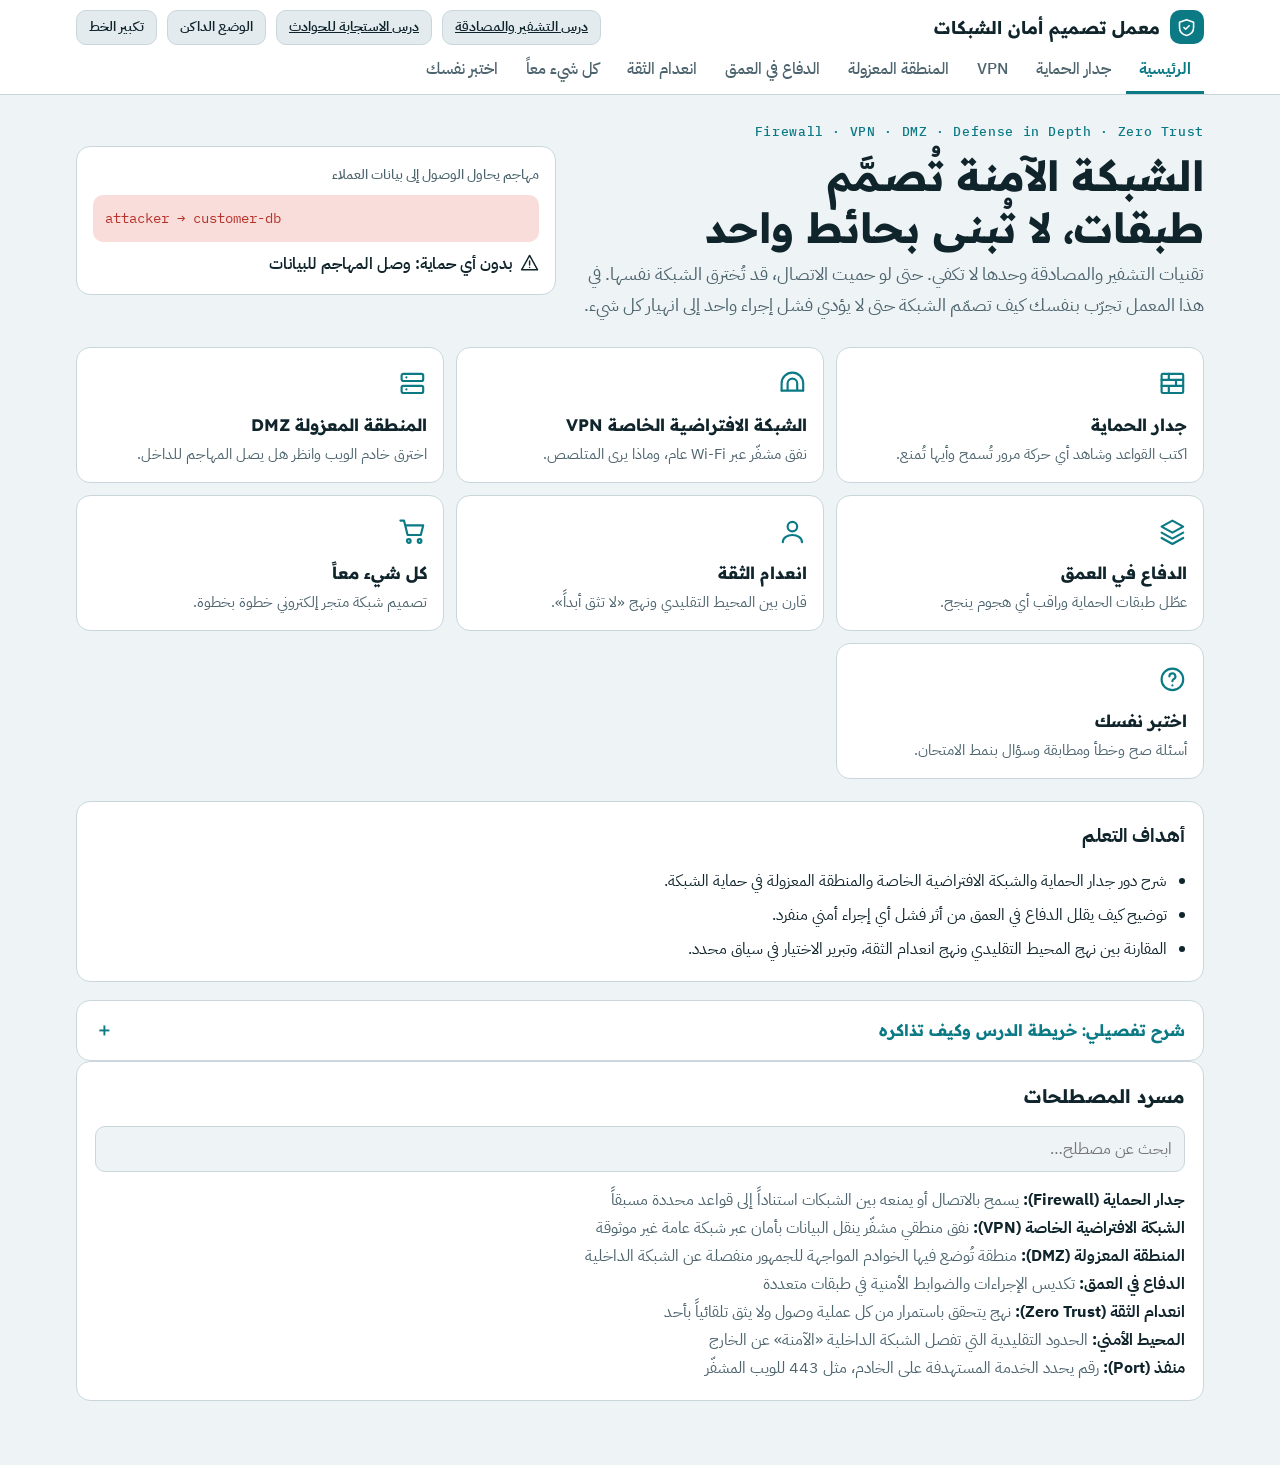
==== commit eb450d5f: "Update print statement from 'Hello' to 'Goodbye'" ====
--- a/2.html
+++ b/2.html
@@ -1,5 +1,5 @@
 <!doctype html>
-<html lang="ar" dir="rtl">
+<html lang="ar" dir="rtl" data-theme="light">
 <head>
 <meta charset="utf-8">
 <meta name="viewport" content="width=device-width,initial-scale=1,viewport-fit=cover">
@@ -268,6 +268,7 @@
     <div class="row">
       
       <a class="btn sm" href="index.html">درس التشفير والمصادقة</a>
+       <a class="btn sm" href="3.html">درس الاستجابة للحوادث</a>
       <button class="btn sm" id="themeBtn" type="button" aria-pressed="false">الوضع الداكن</button>
       <button class="btn sm" id="bigBtn" type="button" aria-pressed="false">تكبير الخط</button>
     </div>
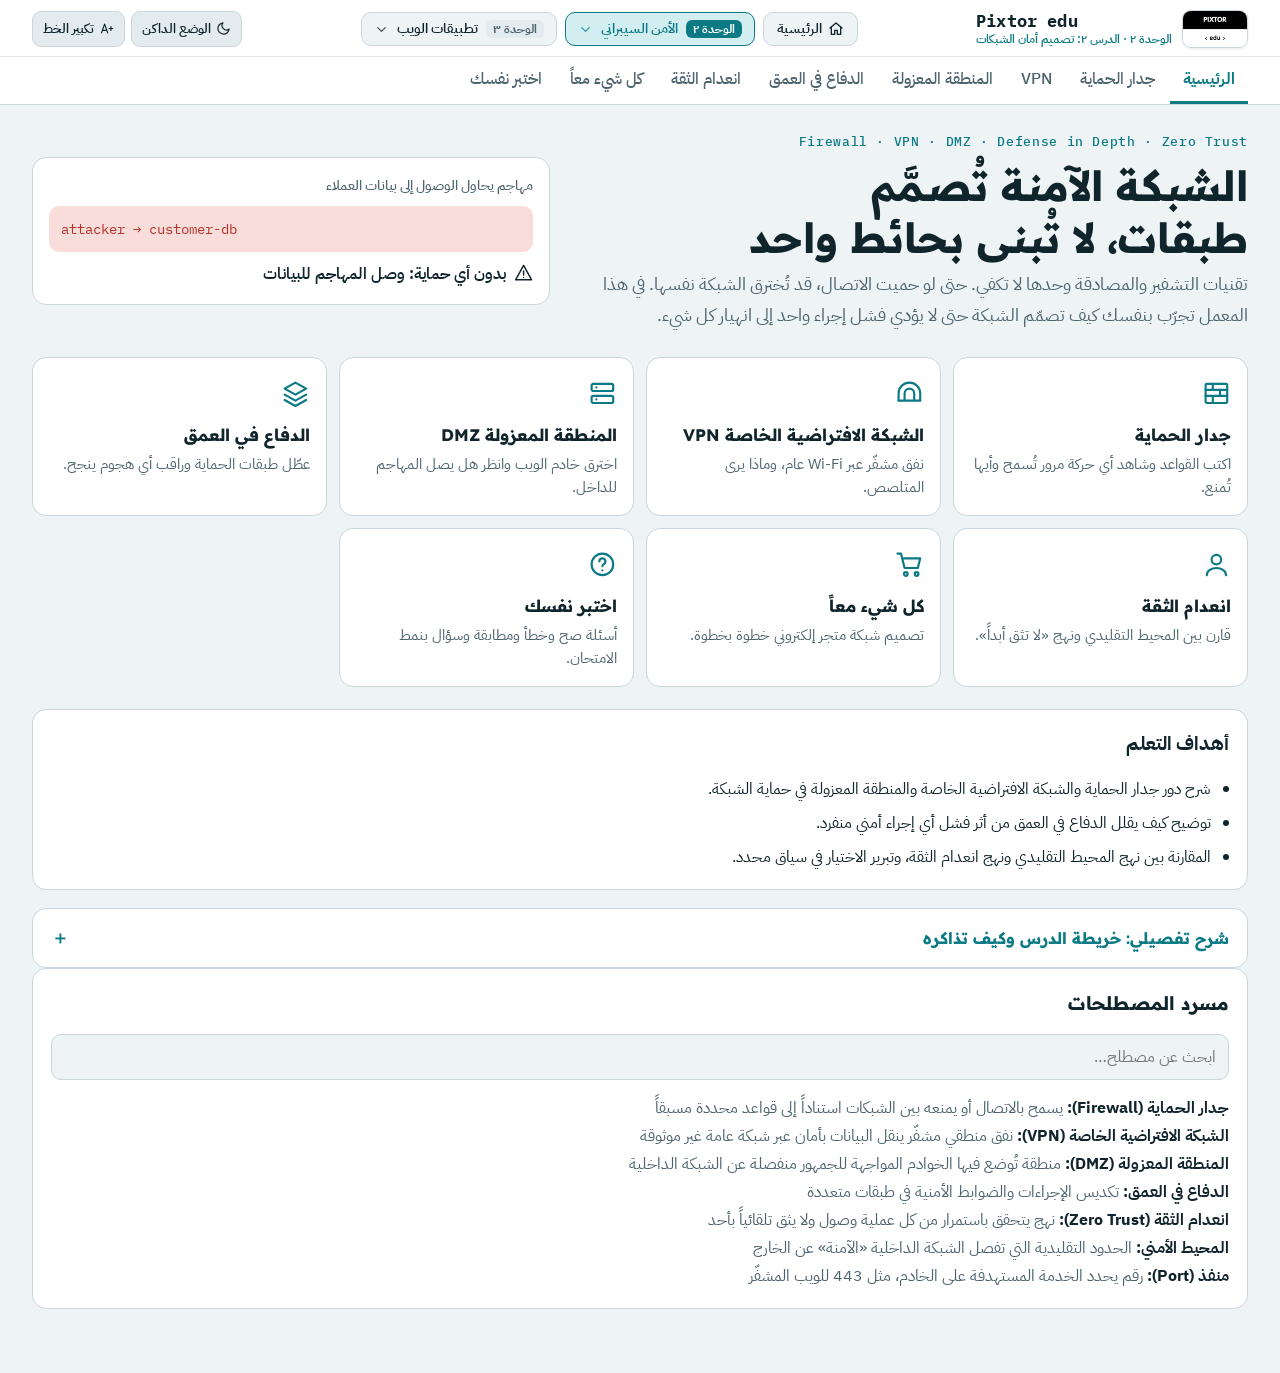
==== commit 6531b64e: "Add files via upload" ====
--- a/2.html
+++ b/2.html
@@ -3,8 +3,9 @@
 <head>
 <meta charset="utf-8">
 <meta name="viewport" content="width=device-width,initial-scale=1,viewport-fit=cover">
-<title>معمل تصميم أمان الشبكات</title>
+<title>معمل تصميم أمان الشبكات — Pixtor edu</title>
 <link rel="stylesheet" href="https://fonts.googleapis.com/css2?family=IBM+Plex+Mono:wght@400;500&family=IBM+Plex+Sans+Arabic:wght@400;500;600;700&family=Readex+Pro:wght@500;600;700&display=swap">
+<link rel="stylesheet" href="nav.css">
 <style>
 :root{
   --bg:#EEF3F5; --surface:#FFFFFF; --surface2:#E3EBEE; --fg:#10242C; --muted:#4D646E; --line:#C9D7DC;
@@ -262,19 +263,11 @@
 </defs>
 </svg>
 
-<header class="top">
-  <div class="gutter topin">
-    <a class="brand" href="#home"><span class="logo" data-ic="shield"></span><span>معمل تصميم أمان الشبكات</span></a>
-    <div class="row">
-      
-      <a class="btn sm" href="index.html">درس التشفير والمصادقة</a>
-       <a class="btn sm" href="3.html">درس الاستجابة للحوادث</a>
-      <button class="btn sm" id="themeBtn" type="button" aria-pressed="false">الوضع الداكن</button>
-      <button class="btn sm" id="bigBtn" type="button" aria-pressed="false">تكبير الخط</button>
-    </div>
-  </div>
+<header class="site-top" id="site-top" data-lesson="u2l2">
+  <div class="site-nav-mount"></div>
   <nav class="gutter tabs" id="tabs" aria-label="مفاهيم الدرس"></nav>
 </header>
+<script src="nav.js"></script>
 
 <main class="gutter">
 
@@ -641,29 +634,6 @@
   window.scrollTo(0,0);
 }
 window.addEventListener('hashchange',route);
-$('#bigBtn').addEventListener('click',e=>{
-  const on=document.documentElement.classList.toggle('big');
-  e.currentTarget.setAttribute('aria-pressed',String(on));
-});
-const themeBtn=$('#themeBtn');
-function currentTheme(){
-  const x=document.documentElement.getAttribute('data-theme');
-  if(x==='light'||x==='dark') return x;
-  return window.matchMedia('(prefers-color-scheme: dark)').matches?'dark':'light';
-}
-function syncTheme(){
-  const dark=currentTheme()==='dark';
-  themeBtn.textContent=dark?'الوضع الفاتح':'الوضع الداكن';
-  themeBtn.setAttribute('aria-pressed',String(dark));
-}
-try{const t=localStorage.getItem('netsec-lab-theme');if(t==='light'||t==='dark')document.documentElement.setAttribute('data-theme',t);}catch(e){}
-themeBtn.addEventListener('click',()=>{
-  const n=currentTheme()==='dark'?'light':'dark';
-  document.documentElement.setAttribute('data-theme',n);
-  try{localStorage.setItem('netsec-lab-theme',n);}catch(e){}
-  syncTheme();
-});
-syncTheme();
 
 /* ---------- HOME ---------- */
 function initHome(){
--- a/nav.css
+++ b/nav.css
@@ -0,0 +1,606 @@
+html.big {
+  font-size: 118%;
+}
+
+html,
+body {
+  max-width: 100%;
+  overflow-x: clip;
+}
+
+.site-top {
+  --n-bg: var(--bg);
+  --n-sf: var(--surface, var(--sf));
+  --n-sf2: var(--surface2, var(--sf2));
+  --n-fg: var(--fg);
+  --n-mu: var(--muted, var(--mu));
+  --n-ln: var(--line, var(--ln));
+  --n-ac: var(--accent, var(--ac));
+  --n-ai: var(--accent-ink, var(--ai));
+  --n-as: var(--accent-soft, var(--as));
+  --n-fd: var(--f-display, var(--f-d, var(--fd)));
+  --n-fb: var(--f-body, var(--f-b, var(--fb)));
+  --n-fm: var(--f-mono, ui-monospace, Consolas, monospace);
+
+  position: sticky;
+  top: env(safe-area-inset-top, 0px);
+  z-index: 25;
+  width: 100%;
+  background: var(--n-sf);
+  border-bottom: 1px solid var(--n-ln);
+}
+
+.site-in,
+.site-top .tabs,
+main {
+  width: 100% !important;
+  max-width: none !important;
+}
+
+.site-in,
+.site-top .tabs,
+main.gutter,
+main.g {
+  padding-inline: max(clamp(14px, 2.5vw, 48px), env(safe-area-inset-left, 0px))
+    max(clamp(14px, 2.5vw, 48px), env(safe-area-inset-right, 0px)) !important;
+}
+
+.site-bar {
+  display: flex;
+  align-items: center;
+  justify-content: space-between;
+  gap: 10px 18px;
+  padding-block: 10px 8px;
+  flex-wrap: wrap;
+  position: relative;
+}
+
+.site-brand {
+  display: flex;
+  align-items: center;
+  gap: 10px;
+  color: var(--n-fg);
+  text-decoration: none;
+  min-width: 0;
+  flex: 0 1 auto;
+}
+
+.site-brand:hover .site-brand-t {
+  color: var(--n-ac);
+}
+
+.site-logo-wrap {
+  height: 38px;
+  border-radius: 9px;
+  overflow: hidden;
+  border: 1px solid var(--n-ln);
+  background: #fff;
+  flex: none;
+  display: flex;
+  align-items: center;
+  box-shadow: 0 1px 3px rgba(0, 0, 0, .08);
+}
+
+.site-logo-wrap img {
+  height: 100%;
+  width: auto;
+  aspect-ratio: 915 / 515;
+  display: block;
+  object-fit: cover;
+}
+
+.site-brand-txt {
+  display: grid;
+  line-height: 1.25;
+  min-width: 0;
+}
+
+.site-brand-t {
+  font-family: var(--n-fm);
+  font-weight: 700;
+  font-size: 1.04rem;
+  letter-spacing: .01em;
+  direction: ltr;
+  text-align: start;
+  white-space: nowrap;
+  overflow: hidden;
+  text-overflow: ellipsis;
+  transition: color .15s;
+}
+
+.site-brand-k {
+  font-size: .76rem;
+  font-weight: 600;
+  color: var(--n-ac);
+  white-space: nowrap;
+  overflow: hidden;
+  text-overflow: ellipsis;
+}
+
+.unit-nav {
+  display: flex;
+  align-items: center;
+  gap: 8px;
+  flex-wrap: wrap;
+}
+
+.unit-home {
+  font: inherit;
+  display: inline-flex;
+  align-items: center;
+  gap: 6px;
+  padding: 6px 13px;
+  border: 1px solid var(--n-ln);
+  border-radius: 10px;
+  background: var(--n-bg);
+  color: var(--n-fg);
+  text-decoration: none;
+  font-weight: 600;
+  font-size: .9rem;
+  line-height: 1.35;
+  white-space: nowrap;
+  transition: border-color .15s, background .15s, color .15s;
+}
+
+.unit-home:hover {
+  border-color: var(--n-ac);
+  color: var(--n-ac);
+}
+
+.unit-home[aria-current="page"] {
+  background: var(--n-ac);
+  border-color: var(--n-ac);
+  color: var(--n-ai);
+}
+
+.unit-home svg {
+  width: 16px;
+  height: 16px;
+  flex: none;
+  fill: none;
+  stroke: currentColor;
+  stroke-width: 2;
+  stroke-linecap: round;
+  stroke-linejoin: round;
+}
+
+.unit-dd {
+  position: relative;
+}
+
+.unit-btn {
+  font: inherit;
+  display: inline-flex;
+  align-items: center;
+  gap: 8px;
+  padding: 6px 12px;
+  border: 1px solid var(--n-ln);
+  border-radius: 10px;
+  background: var(--n-bg);
+  color: var(--n-fg);
+  cursor: pointer;
+  font-weight: 600;
+  font-size: .9rem;
+  line-height: 1.35;
+  transition: border-color .15s, background .15s, box-shadow .15s, color .15s;
+}
+
+.unit-btn:hover {
+  border-color: var(--n-ac);
+}
+
+.unit-btn[data-active="true"] {
+  background: var(--n-as);
+  border-color: var(--n-ac);
+  color: var(--n-ac);
+}
+
+.unit-btn[aria-expanded="true"] {
+  border-color: var(--n-ac);
+  box-shadow: 0 0 0 3px var(--n-as);
+}
+
+.unit-pill {
+  display: inline-flex;
+  align-items: center;
+  padding: 1px 7px;
+  border-radius: 6px;
+  font-size: .74rem;
+  font-weight: 700;
+  background: var(--n-sf2);
+  color: var(--n-mu);
+  flex: none;
+}
+
+.unit-btn[data-active="true"] .unit-pill {
+  background: var(--n-ac);
+  color: var(--n-ai);
+}
+
+.unit-name {
+  white-space: nowrap;
+}
+
+.unit-chev {
+  width: 15px;
+  height: 15px;
+  flex: none;
+  fill: none;
+  stroke: currentColor;
+  stroke-width: 2.2;
+  stroke-linecap: round;
+  stroke-linejoin: round;
+  opacity: .75;
+  transition: transform .18s ease, opacity .15s;
+}
+
+.unit-btn[aria-expanded="true"] .unit-chev {
+  transform: rotate(180deg);
+  opacity: 1;
+}
+
+.unit-menu {
+  position: absolute;
+  top: calc(100% + 6px);
+  inset-inline-start: 0;
+  z-index: 40;
+  min-width: min(336px, calc(100vw - 24px));
+  max-width: min(400px, calc(100vw - 24px));
+  max-height: min(72vh, 440px);
+  overflow-y: auto;
+  background: var(--n-sf);
+  border: 1px solid var(--n-ln);
+  border-radius: 14px;
+  box-shadow: 0 14px 36px rgba(10, 30, 38, .16);
+  padding: 8px;
+  display: grid;
+  gap: 4px;
+  animation: navDrop .14s ease-out;
+}
+
+:root[data-theme="dark"] .unit-menu {
+  box-shadow: 0 16px 40px rgba(0, 0, 0, .5);
+}
+
+.unit-menu[hidden] {
+  display: none !important;
+}
+
+@keyframes navDrop {
+  from {
+    opacity: 0;
+    transform: translateY(-4px);
+  }
+  to {
+    opacity: 1;
+    transform: translateY(0);
+  }
+}
+
+.unit-menu-head {
+  display: flex;
+  justify-content: space-between;
+  align-items: center;
+  gap: 8px;
+  padding: 5px 10px 8px;
+  border-bottom: 1px solid var(--n-ln);
+  margin-bottom: 3px;
+  font-size: .78rem;
+  color: var(--n-mu);
+  font-weight: 600;
+}
+
+.unit-menu-en {
+  font-family: var(--n-fm);
+  font-size: .72rem;
+  direction: ltr;
+}
+
+.unit-link {
+  display: grid;
+  grid-template-columns: auto minmax(0, 1fr) auto;
+  align-items: start;
+  gap: 10px;
+  padding: 9px 10px;
+  border-radius: 10px;
+  text-decoration: none;
+  color: var(--n-fg);
+  border: 1px solid transparent;
+  transition: background .12s, border-color .12s;
+}
+
+.unit-link:hover {
+  background: var(--n-sf2);
+  border-color: var(--n-ln);
+}
+
+.unit-link[aria-current="page"] {
+  background: var(--n-as);
+  border-color: var(--n-ac);
+}
+
+.unit-lnum {
+  width: 26px;
+  height: 26px;
+  border-radius: 8px;
+  background: var(--n-sf2);
+  color: var(--n-ac);
+  display: grid;
+  place-items: center;
+  font-family: var(--n-fd);
+  font-weight: 700;
+  font-size: .82rem;
+  margin-top: 2px;
+  flex: none;
+}
+
+.unit-link[aria-current="page"] .unit-lnum {
+  background: var(--n-ac);
+  color: var(--n-ai);
+}
+
+.unit-lbody {
+  display: grid;
+  gap: 2px;
+  min-width: 0;
+}
+
+.unit-ltitle {
+  font-family: var(--n-fd);
+  font-weight: 700;
+  font-size: .92rem;
+  line-height: 1.35;
+}
+
+.unit-link[aria-current="page"] .unit-ltitle {
+  color: var(--n-ac);
+}
+
+.unit-ldesc {
+  font-size: .78rem;
+  color: var(--n-mu);
+  line-height: 1.45;
+}
+
+.unit-now {
+  font-size: .7rem;
+  font-weight: 700;
+  padding: 2px 8px;
+  border-radius: 999px;
+  background: var(--n-ac);
+  color: var(--n-ai);
+  align-self: center;
+  white-space: nowrap;
+}
+
+.site-actions {
+  display: flex;
+  align-items: center;
+  gap: 6px;
+  flex: none;
+}
+
+.nav-tool {
+  font: inherit;
+  font-weight: 600;
+  font-size: .84rem;
+  display: inline-flex;
+  align-items: center;
+  gap: 5px;
+  padding: 5px 10px;
+  border: 1px solid var(--n-ln);
+  border-radius: 9px;
+  background: var(--n-sf2);
+  color: var(--n-fg);
+  cursor: pointer;
+  white-space: nowrap;
+  transition: border-color .15s, background .15s, color .15s;
+}
+
+.nav-tool:hover {
+  border-color: var(--n-ac);
+}
+
+.nav-tool[aria-pressed="true"] {
+  background: var(--n-as);
+  border-color: var(--n-ac);
+  color: var(--n-ac);
+}
+
+.nav-tool svg {
+  width: 15px;
+  height: 15px;
+  flex: none;
+  fill: none;
+  stroke: currentColor;
+  stroke-width: 1.9;
+  stroke-linecap: round;
+  stroke-linejoin: round;
+}
+
+.site-top .tabs {
+  margin-inline: auto;
+  display: flex;
+  gap: 2px;
+  overflow-x: auto;
+  scrollbar-width: thin;
+  border-top: 1px solid var(--n-ln);
+  border-top-color: color-mix(in srgb, var(--n-ln) 55%, transparent);
+}
+
+.site-top a:focus-visible,
+.site-top button:focus-visible {
+  outline: 3px solid var(--n-ac);
+  outline-offset: 2px;
+}
+
+/* Full-width scaling when zoomed out + shared responsiveness across all pages */
+main .cards {
+  grid-template-columns: repeat(auto-fit, minmax(min(100%, 260px), 1fr)) !important;
+}
+
+main .quiz {
+  width: 100%;
+  max-width: none !important;
+}
+
+main .panel,
+main .card,
+main .demo,
+main .browser {
+  min-width: 0;
+}
+
+@media (max-width: 1120px) {
+  .site-bar {
+    gap: 8px 10px;
+  }
+
+  .site-brand {
+    flex: 1 1 0;
+  }
+
+  .unit-nav {
+    order: 3;
+    flex: 1 1 100%;
+    border-top: 1px solid var(--n-ln);
+    padding-top: 8px;
+  }
+}
+
+@media (max-width: 640px) {
+  .site-brand-t {
+    font-size: .95rem;
+  }
+
+  .site-brand-k {
+    font-size: .72rem;
+  }
+
+  .unit-home {
+    padding: 6px 10px;
+    font-size: .83rem;
+  }
+
+  .unit-dd {
+    position: static;
+    flex: 1 1 140px;
+    min-width: 0;
+  }
+
+  .unit-btn {
+    width: 100%;
+    justify-content: space-between;
+    padding: 6px 10px;
+    font-size: .83rem;
+    gap: 6px;
+  }
+
+  .unit-name {
+    overflow: hidden;
+    text-overflow: ellipsis;
+  }
+
+  .unit-menu {
+    inset-inline: 0;
+    min-width: 0;
+    max-width: none;
+    top: calc(100% + 2px);
+  }
+
+  .site-top .tabs a {
+    font-size: .9rem;
+    padding: 8px 10px;
+  }
+
+  main .hop {
+    grid-template-columns: minmax(0, 1fr) !important;
+  }
+}
+
+@media (max-width: 520px) {
+  main .tr,
+  main .layer {
+    grid-template-columns: minmax(0, 1fr) !important;
+  }
+
+  main .bbar {
+    flex-wrap: wrap;
+  }
+
+  main .stage {
+    padding: 14px 6px 8px;
+  }
+
+  main .node {
+    width: clamp(64px, 28%, 100px);
+    font-size: .76rem;
+  }
+
+  main .node .ico {
+    width: 44px;
+    height: 44px;
+  }
+
+  main .wire {
+    top: 36px;
+  }
+}
+
+@media (max-width: 480px) {
+  .site-logo-wrap {
+    height: 32px;
+  }
+
+  .nav-tool-lbl {
+    display: none;
+  }
+
+  .nav-tool {
+    padding: 6px 8px;
+  }
+
+  main .mx {
+    gap: 3px;
+  }
+
+  main .mx div {
+    min-height: 36px;
+    font-size: .72rem;
+  }
+
+  main .mx .h {
+    font-size: .64rem;
+    padding: 0 2px;
+  }
+
+  main .stack3 {
+    padding: 10px 4px;
+  }
+
+  main .nd {
+    font-size: .75rem;
+  }
+
+  main .nd .ico {
+    width: 38px;
+    height: 38px;
+  }
+
+  main .lk {
+    top: 9px;
+    font-size: 1.05rem;
+  }
+}
+
+@media (prefers-reduced-motion: reduce) {
+  .unit-menu,
+  .unit-chev,
+  .unit-btn,
+  .unit-link,
+  .unit-home,
+  .nav-tool {
+    animation: none !important;
+    transition: none !important;
+  }
+}
